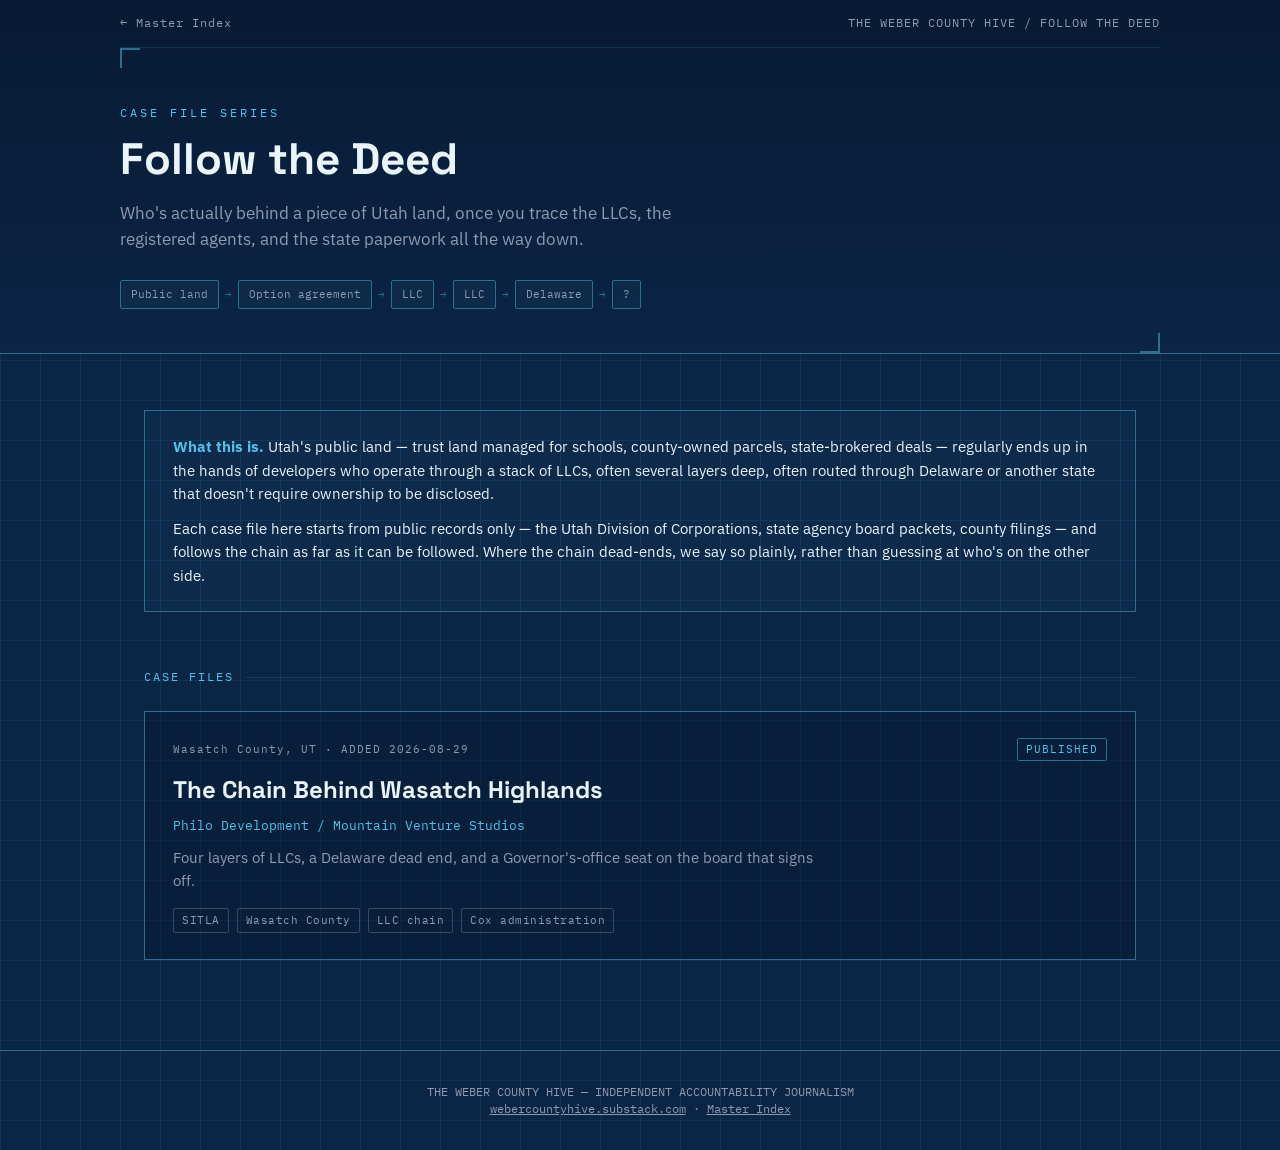
==== index.html @ 026e8897 "Add files via upload" ====
<!DOCTYPE html>
<html lang="en">
<head>
<meta charset="UTF-8">
<meta name="viewport" content="width=device-width, initial-scale=1.0">
<title>Follow the Deed — The Weber County Hive</title>
<meta name="description" content="Tracking the people, LLCs, and paper trails behind Utah land deals.">
<link rel="preconnect" href="https://fonts.googleapis.com">
<link rel="preconnect" href="https://fonts.gstatic.com" crossorigin>
<link href="https://fonts.googleapis.com/css2?family=Space+Grotesk:wght@400;500;600;700&family=IBM+Plex+Mono:wght@400;500;600&family=IBM+Plex+Sans:wght@400;500&display=swap" rel="stylesheet">
<style>
  :root{
    --bg:#0B2545;
    --bg-deep:#071A33;
    --paper:#EAF4FB;
    --cyan:#4FC3E8;
    --cyan-dim:#2E6E8E;
    --dim:#8E9AAF;
    --amber:#F2B134;
    --grid: rgba(79,195,232,0.09);
    --grid-strong: rgba(79,195,232,0.16);
  }
  *{box-sizing:border-box;}
  html,body{margin:0;padding:0;}
  body{
    background:
      linear-gradient(var(--grid) 1px, transparent 1px) 0 0/40px 40px,
      linear-gradient(90deg, var(--grid) 1px, transparent 1px) 0 0/40px 40px,
      var(--bg);
    color:var(--paper);
    font-family:'IBM Plex Sans', Arial, sans-serif;
    line-height:1.55;
    min-height:100vh;
  }
  a{color:var(--cyan);}

  /* ---- corner drafting marks, used a few times on the page ---- */
  .corner-marks{position:relative;}
  .corner-marks::before,
  .corner-marks::after{
    content:"";
    position:absolute;
    width:18px;height:18px;
    border-top:2px solid var(--cyan-dim);
    border-left:2px solid var(--cyan-dim);
    top:0;left:0;
  }
  .corner-marks::after{
    top:auto;left:auto;bottom:0;right:0;
    border-top:none;border-left:none;
    border-bottom:2px solid var(--cyan-dim);
    border-right:2px solid var(--cyan-dim);
  }

  header.masthead{
    border-bottom:1px solid var(--cyan-dim);
    background:linear-gradient(180deg, var(--bg-deep), var(--bg));
  }
  .wrap{max-width:1040px;margin:0 auto;padding:0 24px;}
  .topbar{
    display:flex;align-items:center;justify-content:space-between;
    padding:14px 0;
    font-family:'IBM Plex Mono', monospace;
    font-size:12px;
    letter-spacing:1px;
    color:var(--dim);
    border-bottom:1px solid rgba(79,195,232,0.15);
  }
  .topbar a{color:var(--dim);text-decoration:none;}
  .topbar a:hover{color:var(--cyan);}

  .masthead-inner{padding:56px 0 44px;}
  .eyebrow{
    font-family:'IBM Plex Mono', monospace;
    font-size:12px;
    letter-spacing:3px;
    color:var(--cyan);
    text-transform:uppercase;
    margin-bottom:14px;
  }
  h1{
    font-family:'Space Grotesk', Arial, sans-serif;
    font-weight:700;
    font-size:44px;
    line-height:1.08;
    margin:0 0 16px;
    color:var(--paper);
    max-width:760px;
  }
  .dek{
    font-size:17px;
    color:var(--dim);
    max-width:620px;
    margin:0;
  }

  /* signature motif: a small ownership-chain diagram, repeated as decoration */
  .chain-motif{
    display:flex;align-items:center;gap:6px;
    margin-top:28px;
    font-family:'IBM Plex Mono', monospace;
    font-size:11px;
    color:var(--cyan-dim);
  }
  .chain-node{
    border:1px solid var(--cyan-dim);
    padding:5px 10px;
    border-radius:2px;
    color:var(--dim);
    background:rgba(79,195,232,0.04);
  }
  .chain-link{color:var(--cyan-dim);}

  main{padding:56px 0 90px;}

  .section-label{
    font-family:'IBM Plex Mono', monospace;
    font-size:12px;
    letter-spacing:2px;
    color:var(--cyan);
    text-transform:uppercase;
    margin-bottom:24px;
    display:flex;align-items:center;gap:12px;
  }
  .section-label::after{
    content:"";
    flex:1;height:1px;
    background:var(--grid-strong);
  }

  .about-box{
    border:1px solid var(--cyan-dim);
    background:rgba(79,195,232,0.03);
    padding:24px 28px;
    margin-bottom:56px;
    font-size:15px;
    color:var(--paper);
  }
  .about-box p{margin:0 0 12px;}
  .about-box p:last-child{margin-bottom:0;}
  .about-box strong{color:var(--cyan);}

  .cards{
    display:grid;
    grid-template-columns:1fr;
    gap:20px;
  }
  .card{
    border:1px solid var(--cyan-dim);
    background:rgba(7,26,51,0.5);
    padding:26px 28px;
    text-decoration:none;
    display:block;
    color:var(--paper);
    transition:border-color .15s ease, background .15s ease;
    position:relative;
  }
  .card:hover{
    border-color:var(--cyan);
    background:rgba(79,195,232,0.05);
  }
  .card-top{
    display:flex;
    justify-content:space-between;
    align-items:baseline;
    gap:16px;
    margin-bottom:10px;
    font-family:'IBM Plex Mono', monospace;
    font-size:11px;
    color:var(--dim);
    letter-spacing:1px;
  }
  .card-status{
    color:var(--cyan);
    border:1px solid var(--cyan-dim);
    padding:2px 8px;
    border-radius:2px;
    white-space:nowrap;
  }
  .card h2{
    font-family:'Space Grotesk', Arial, sans-serif;
    font-size:24px;
    margin:0 0 8px;
    color:var(--paper);
  }
  .card .subject{
    font-size:13px;
    color:var(--cyan);
    font-family:'IBM Plex Mono', monospace;
    margin-bottom:10px;
  }
  .card .dek{
    font-size:15px;
    color:var(--dim);
    margin:0 0 16px;
    max-width:640px;
  }
  .card .tags{
    display:flex;flex-wrap:wrap;gap:8px;
  }
  .tag{
    font-family:'IBM Plex Mono', monospace;
    font-size:10.5px;
    letter-spacing:0.5px;
    color:var(--dim);
    border:1px solid rgba(142,154,175,0.35);
    padding:3px 8px;
    border-radius:2px;
  }

  .empty-slot{
    border:1px dashed var(--cyan-dim);
    padding:26px 28px;
    color:var(--dim);
    font-family:'IBM Plex Mono', monospace;
    font-size:13px;
    text-align:center;
  }

  footer{
    border-top:1px solid var(--cyan-dim);
    padding:32px 0;
    font-family:'IBM Plex Mono', monospace;
    font-size:11.5px;
    color:var(--dim);
    text-align:center;
  }
  footer a{color:var(--dim);text-decoration:underline;}
  footer a:hover{color:var(--cyan);}
</style>
</head>
<body>

<header class="masthead">
  <div class="wrap topbar">
    <a href="https://weber-county-hive.github.io/-weber-county-hive-index/">← Master Index</a>
    <span>THE WEBER COUNTY HIVE / FOLLOW THE DEED</span>
  </div>
  <div class="wrap masthead-inner corner-marks">
    <div class="eyebrow">Case file series</div>
    <h1>Follow the Deed</h1>
    <p class="dek">Who's actually behind a piece of Utah land, once you trace the LLCs, the registered agents, and the state paperwork all the way down.</p>
    <div class="chain-motif">
      <span class="chain-node">Public land</span>
      <span class="chain-link">→</span>
      <span class="chain-node">Option agreement</span>
      <span class="chain-link">→</span>
      <span class="chain-node">LLC</span>
      <span class="chain-link">→</span>
      <span class="chain-node">LLC</span>
      <span class="chain-link">→</span>
      <span class="chain-node">Delaware</span>
      <span class="chain-link">→</span>
      <span class="chain-node">?</span>
    </div>
  </div>
</header>

<main>
  <div class="wrap">

    <div class="about-box">
      <p><strong>What this is.</strong> Utah's public land — trust land managed for schools, county-owned parcels, state-brokered deals — regularly ends up in the hands of developers who operate through a stack of LLCs, often several layers deep, often routed through Delaware or another state that doesn't require ownership to be disclosed.</p>
      <p>Each case file here starts from public records only — the Utah Division of Corporations, state agency board packets, county filings — and follows the chain as far as it can be followed. Where the chain dead-ends, we say so plainly, rather than guessing at who's on the other side.</p>
    </div>

    <div class="section-label">Case files</div>

    <div class="cards" id="cards"></div>
    <div class="empty-slot" id="empty-slot" style="display:none;">Next case file in progress.</div>

  </div>
</main>

<footer>
  <div class="wrap">
    THE WEBER COUNTY HIVE — INDEPENDENT ACCOUNTABILITY JOURNALISM<br>
    <a href="https://webercountyhive.substack.com">webercountyhive.substack.com</a> ·
    <a href="https://weber-county-hive.github.io/-weber-county-hive-index/">Master Index</a>
  </div>
</footer>

<script src="weber-hive-followthedeed-data.js?v=1"></script>
<script>
  const container = document.getElementById('cards');
  FOLLOW_THE_DEED_CASES.forEach(c => {
    const a = document.createElement('a');
    a.className = 'card';
    a.href = c.file;
    a.innerHTML = `
      <div class="card-top">
        <span>${c.location} · ADDED ${c.dateAdded}</span>
        <span class="card-status">${c.status.toUpperCase()}</span>
      </div>
      <h2>${c.title}</h2>
      <div class="subject">${c.subject}</div>
      <p class="dek">${c.dek}</p>
      <div class="tags">${c.tags.map(t => `<span class="tag">${t}</span>`).join('')}</div>
    `;
    container.appendChild(a);
  });
</script>

</body>
</html>
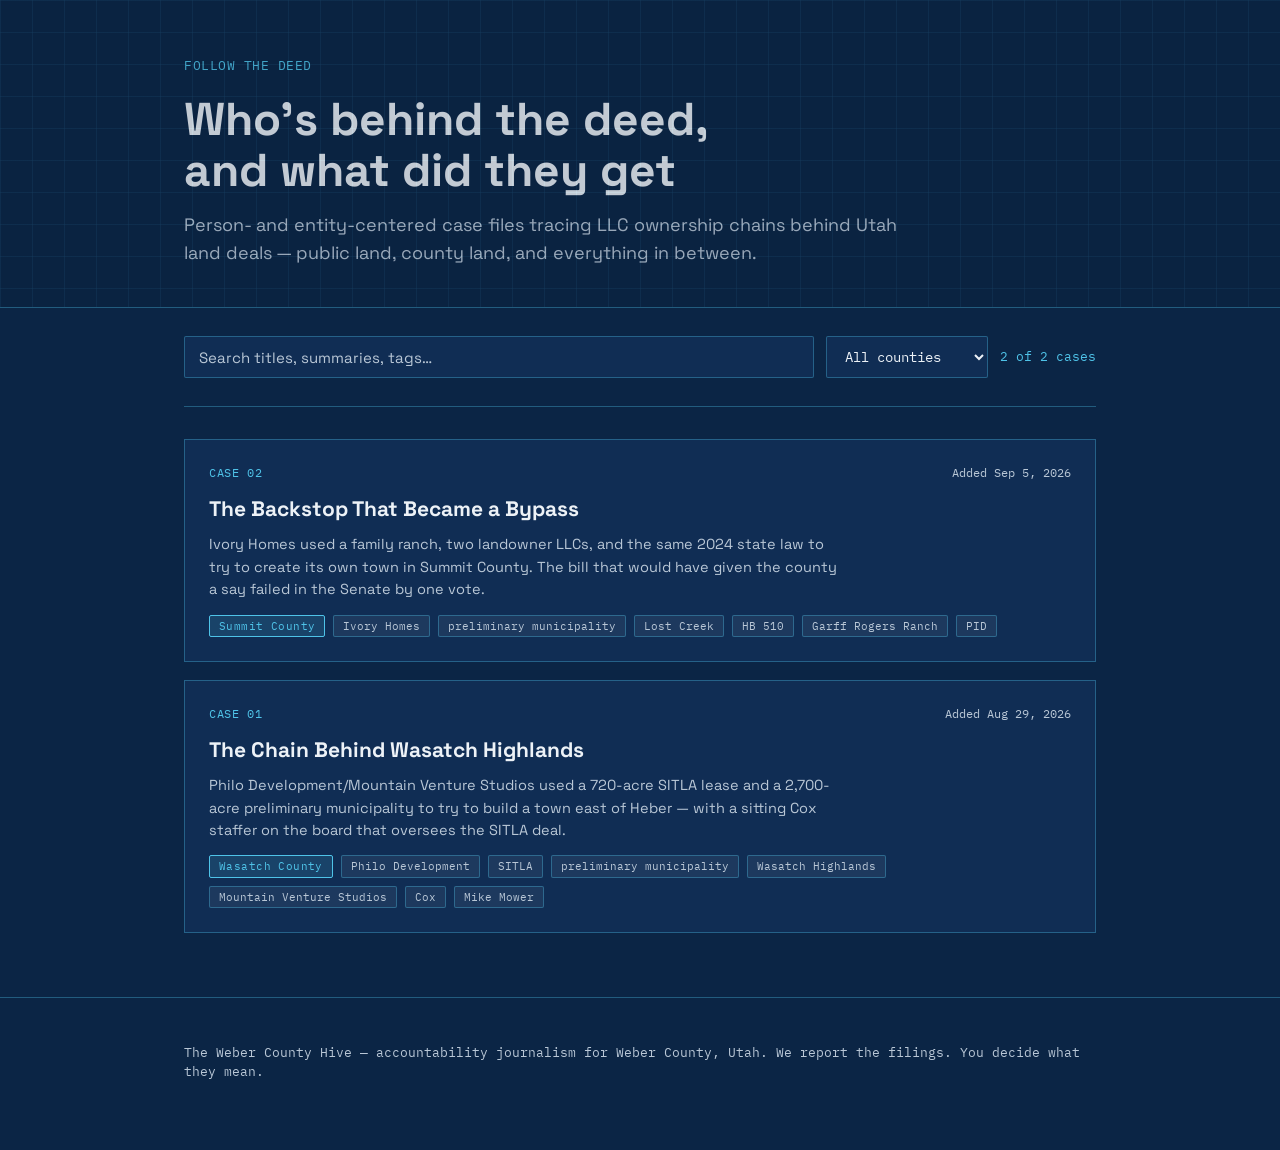
==== commit b8721211: "Add files via upload" ====
--- a/index.html
+++ b/index.html
@@ -4,301 +4,215 @@
 <meta charset="UTF-8">
 <meta name="viewport" content="width=device-width, initial-scale=1.0">
 <title>Follow the Deed — The Weber County Hive</title>
-<meta name="description" content="Tracking the people, LLCs, and paper trails behind Utah land deals.">
+<meta name="description" content="Person- and entity-centered case files tracing LLC ownership chains behind Utah land deals.">
 <link rel="preconnect" href="https://fonts.googleapis.com">
 <link rel="preconnect" href="https://fonts.gstatic.com" crossorigin>
-<link href="https://fonts.googleapis.com/css2?family=Space+Grotesk:wght@400;500;600;700&family=IBM+Plex+Mono:wght@400;500;600&family=IBM+Plex+Sans:wght@400;500&display=swap" rel="stylesheet">
+<link href="https://fonts.googleapis.com/css2?family=IBM+Plex+Mono:wght@400;500;600&family=Space+Grotesk:wght@400;500;600;700&display=swap" rel="stylesheet">
 <style>
   :root{
-    --bg:#0B2545;
-    --bg-deep:#071A33;
-    --paper:#EAF4FB;
+    --navy:#0B2545;
+    --navy-deep:#081b34;
+    --panel:#102d54;
     --cyan:#4FC3E8;
-    --cyan-dim:#2E6E8E;
-    --dim:#8E9AAF;
-    --amber:#F2B134;
-    --grid: rgba(79,195,232,0.09);
-    --grid-strong: rgba(79,195,232,0.16);
+    --cyan-dim: rgba(79,195,232,0.35);
+    --paper:#EDF2F7;
+    --paper-dim:#B9C7D6;
+    --mono:'IBM Plex Mono', ui-monospace, monospace;
+    --sans:'Space Grotesk', sans-serif;
   }
   *{box-sizing:border-box;}
-  html,body{margin:0;padding:0;}
   body{
-    background:
-      linear-gradient(var(--grid) 1px, transparent 1px) 0 0/40px 40px,
-      linear-gradient(90deg, var(--grid) 1px, transparent 1px) 0 0/40px 40px,
-      var(--bg);
+    margin:0;
+    background:var(--navy);
     color:var(--paper);
-    font-family:'IBM Plex Sans', Arial, sans-serif;
+    font-family:var(--sans);
     line-height:1.55;
-    min-height:100vh;
-  }
+  }
+  .wrap{max-width:960px;margin:0 auto;padding:0 24px;}
   a{color:var(--cyan);}
 
-  /* ---- corner drafting marks, used a few times on the page ---- */
-  .corner-marks{position:relative;}
-  .corner-marks::before,
-  .corner-marks::after{
-    content:"";
-    position:absolute;
-    width:18px;height:18px;
-    border-top:2px solid var(--cyan-dim);
-    border-left:2px solid var(--cyan-dim);
-    top:0;left:0;
-  }
-  .corner-marks::after{
-    top:auto;left:auto;bottom:0;right:0;
-    border-top:none;border-left:none;
-    border-bottom:2px solid var(--cyan-dim);
-    border-right:2px solid var(--cyan-dim);
+  .blueprint-bg{
+    background-image:
+      linear-gradient(var(--cyan-dim) 1px, transparent 1px),
+      linear-gradient(90deg, var(--cyan-dim) 1px, transparent 1px);
+    background-size:32px 32px;
+    background-color:var(--navy-deep);
+    opacity:0.18;
+    position:absolute; inset:0;
+    pointer-events:none;
   }
 
   header.masthead{
+    position:relative;
+    padding:56px 0 40px;
     border-bottom:1px solid var(--cyan-dim);
-    background:linear-gradient(180deg, var(--bg-deep), var(--bg));
-  }
-  .wrap{max-width:1040px;margin:0 auto;padding:0 24px;}
-  .topbar{
-    display:flex;align-items:center;justify-content:space-between;
-    padding:14px 0;
-    font-family:'IBM Plex Mono', monospace;
-    font-size:12px;
-    letter-spacing:1px;
-    color:var(--dim);
-    border-bottom:1px solid rgba(79,195,232,0.15);
-  }
-  .topbar a{color:var(--dim);text-decoration:none;}
-  .topbar a:hover{color:var(--cyan);}
-
-  .masthead-inner{padding:56px 0 44px;}
-  .eyebrow{
-    font-family:'IBM Plex Mono', monospace;
-    font-size:12px;
-    letter-spacing:3px;
-    color:var(--cyan);
-    text-transform:uppercase;
-    margin-bottom:14px;
-  }
-  h1{
-    font-family:'Space Grotesk', Arial, sans-serif;
-    font-weight:700;
-    font-size:44px;
-    line-height:1.08;
-    margin:0 0 16px;
-    color:var(--paper);
-    max-width:760px;
-  }
-  .dek{
-    font-size:17px;
-    color:var(--dim);
-    max-width:620px;
-    margin:0;
-  }
-
-  /* signature motif: a small ownership-chain diagram, repeated as decoration */
-  .chain-motif{
-    display:flex;align-items:center;gap:6px;
-    margin-top:28px;
-    font-family:'IBM Plex Mono', monospace;
-    font-size:11px;
-    color:var(--cyan-dim);
-  }
-  .chain-node{
-    border:1px solid var(--cyan-dim);
-    padding:5px 10px;
-    border-radius:2px;
-    color:var(--dim);
-    background:rgba(79,195,232,0.04);
-  }
-  .chain-link{color:var(--cyan-dim);}
-
-  main{padding:56px 0 90px;}
-
-  .section-label{
-    font-family:'IBM Plex Mono', monospace;
-    font-size:12px;
-    letter-spacing:2px;
-    color:var(--cyan);
-    text-transform:uppercase;
-    margin-bottom:24px;
-    display:flex;align-items:center;gap:12px;
-  }
-  .section-label::after{
-    content:"";
-    flex:1;height:1px;
-    background:var(--grid-strong);
-  }
-
-  .about-box{
-    border:1px solid var(--cyan-dim);
-    background:rgba(79,195,232,0.03);
-    padding:24px 28px;
-    margin-bottom:56px;
-    font-size:15px;
-    color:var(--paper);
-  }
-  .about-box p{margin:0 0 12px;}
-  .about-box p:last-child{margin-bottom:0;}
-  .about-box strong{color:var(--cyan);}
-
-  .cards{
-    display:grid;
+    overflow:hidden;
+  }
+  .repo-tag{
+    font-family:var(--mono); font-size:13px; letter-spacing:0.04em;
+    color:var(--cyan); margin-bottom:18px;
+  }
+  h1.title{
+    font-size:clamp(30px,5vw,46px);
+    font-weight:700; line-height:1.1; margin:0 0 16px; max-width:18ch;
+  }
+  p.dek{
+    font-size:18px; color:var(--paper-dim); max-width:60ch; margin:0;
+  }
+
+  .controls{
+    display:flex; gap:12px; flex-wrap:wrap;
+    padding:28px 0; border-bottom:1px solid var(--cyan-dim);
+  }
+  #searchBox{
+    flex:1 1 260px;
+    background:var(--panel); border:1px solid var(--cyan-dim); color:var(--paper);
+    font-family:var(--sans); font-size:15px; padding:10px 14px; border-radius:2px;
+  }
+  #searchBox::placeholder{color:var(--paper-dim);}
+  #searchBox:focus{outline:2px solid var(--cyan); outline-offset:1px;}
+  #countyFilter{
+    background:var(--panel); border:1px solid var(--cyan-dim); color:var(--paper);
+    font-family:var(--mono); font-size:13.5px; padding:10px 14px; border-radius:2px; cursor:pointer;
+  }
+  #resultCount{
+    font-family:var(--mono); font-size:12.5px; color:var(--cyan);
+    align-self:center; margin-left:auto;
+  }
+
+  .case-grid{
+    display:grid; gap:18px;
+    padding:32px 0 64px;
     grid-template-columns:1fr;
-    gap:20px;
-  }
-  .card{
-    border:1px solid var(--cyan-dim);
-    background:rgba(7,26,51,0.5);
-    padding:26px 28px;
-    text-decoration:none;
-    display:block;
-    color:var(--paper);
-    transition:border-color .15s ease, background .15s ease;
-    position:relative;
-  }
-  .card:hover{
-    border-color:var(--cyan);
-    background:rgba(79,195,232,0.05);
-  }
-  .card-top{
-    display:flex;
-    justify-content:space-between;
-    align-items:baseline;
-    gap:16px;
-    margin-bottom:10px;
-    font-family:'IBM Plex Mono', monospace;
-    font-size:11px;
-    color:var(--dim);
-    letter-spacing:1px;
-  }
-  .card-status{
-    color:var(--cyan);
-    border:1px solid var(--cyan-dim);
-    padding:2px 8px;
-    border-radius:2px;
-    white-space:nowrap;
-  }
-  .card h2{
-    font-family:'Space Grotesk', Arial, sans-serif;
-    font-size:24px;
-    margin:0 0 8px;
-    color:var(--paper);
-  }
-  .card .subject{
-    font-size:13px;
-    color:var(--cyan);
-    font-family:'IBM Plex Mono', monospace;
-    margin-bottom:10px;
-  }
-  .card .dek{
-    font-size:15px;
-    color:var(--dim);
-    margin:0 0 16px;
-    max-width:640px;
-  }
-  .card .tags{
-    display:flex;flex-wrap:wrap;gap:8px;
-  }
-  .tag{
-    font-family:'IBM Plex Mono', monospace;
-    font-size:10.5px;
-    letter-spacing:0.5px;
-    color:var(--dim);
-    border:1px solid rgba(142,154,175,0.35);
-    padding:3px 8px;
-    border-radius:2px;
-  }
-
-  .empty-slot{
-    border:1px dashed var(--cyan-dim);
-    padding:26px 28px;
-    color:var(--dim);
-    font-family:'IBM Plex Mono', monospace;
-    font-size:13px;
-    text-align:center;
+  }
+  .case-card{
+    display:block; text-decoration:none;
+    border:1px solid var(--cyan-dim); background:var(--panel);
+    padding:24px; transition:border-color .15s;
+  }
+  .case-card:hover{border-color:var(--cyan);}
+  .case-top{
+    display:flex; justify-content:space-between; align-items:baseline;
+    flex-wrap:wrap; gap:8px; margin-bottom:10px;
+  }
+  .case-num{font-family:var(--mono); font-size:12px; color:var(--cyan); letter-spacing:0.05em;}
+  .case-date{font-family:var(--mono); font-size:11.5px; color:var(--paper-dim);}
+  .case-title{font-size:21px; font-weight:700; color:var(--paper); margin:0 0 8px;}
+  .case-summary{font-size:14.5px; color:var(--paper-dim); margin:0 0 14px; max-width:70ch;}
+  .case-meta{display:flex; gap:8px; flex-wrap:wrap; align-items:center;}
+  .county-pill{
+    font-family:var(--mono); font-size:10.5px; letter-spacing:0.04em;
+    color:var(--cyan); background:rgba(79,195,232,0.14); border:1px solid var(--cyan);
+    padding:2px 9px; border-radius:2px;
+  }
+  .tag-pill{
+    font-family:var(--mono); font-size:10.5px;
+    color:var(--paper-dim); background:rgba(185,199,214,0.08); border:1px solid var(--cyan-dim);
+    padding:2px 9px; border-radius:2px;
+  }
+  .no-results{
+    font-family:var(--mono); font-size:14px; color:var(--paper-dim);
+    padding:40px 0; text-align:center;
   }
 
   footer{
+    padding:32px 0 56px; font-family:var(--mono); font-size:12.5px; color:var(--paper-dim);
     border-top:1px solid var(--cyan-dim);
-    padding:32px 0;
-    font-family:'IBM Plex Mono', monospace;
-    font-size:11.5px;
-    color:var(--dim);
-    text-align:center;
-  }
-  footer a{color:var(--dim);text-decoration:underline;}
-  footer a:hover{color:var(--cyan);}
+  }
 </style>
 </head>
 <body>
 
 <header class="masthead">
-  <div class="wrap topbar">
-    <a href="https://weber-county-hive.github.io/-weber-county-hive-index/">← Master Index</a>
-    <span>THE WEBER COUNTY HIVE / FOLLOW THE DEED</span>
-  </div>
-  <div class="wrap masthead-inner corner-marks">
-    <div class="eyebrow">Case file series</div>
-    <h1>Follow the Deed</h1>
-    <p class="dek">Who's actually behind a piece of Utah land, once you trace the LLCs, the registered agents, and the state paperwork all the way down.</p>
-    <div class="chain-motif">
-      <span class="chain-node">Public land</span>
-      <span class="chain-link">→</span>
-      <span class="chain-node">Option agreement</span>
-      <span class="chain-link">→</span>
-      <span class="chain-node">LLC</span>
-      <span class="chain-link">→</span>
-      <span class="chain-node">LLC</span>
-      <span class="chain-link">→</span>
-      <span class="chain-node">Delaware</span>
-      <span class="chain-link">→</span>
-      <span class="chain-node">?</span>
-    </div>
+  <div class="blueprint-bg"></div>
+  <div class="wrap">
+    <div class="repo-tag">FOLLOW THE DEED</div>
+    <h1 class="title">Who's behind the deed, and what did they get</h1>
+    <p class="dek">Person- and entity-centered case files tracing LLC ownership chains behind Utah land deals — public land, county land, and everything in between.</p>
   </div>
 </header>
 
-<main>
-  <div class="wrap">
-
-    <div class="about-box">
-      <p><strong>What this is.</strong> Utah's public land — trust land managed for schools, county-owned parcels, state-brokered deals — regularly ends up in the hands of developers who operate through a stack of LLCs, often several layers deep, often routed through Delaware or another state that doesn't require ownership to be disclosed.</p>
-      <p>Each case file here starts from public records only — the Utah Division of Corporations, state agency board packets, county filings — and follows the chain as far as it can be followed. Where the chain dead-ends, we say so plainly, rather than guessing at who's on the other side.</p>
-    </div>
-
-    <div class="section-label">Case files</div>
-
-    <div class="cards" id="cards"></div>
-    <div class="empty-slot" id="empty-slot" style="display:none;">Next case file in progress.</div>
-
+<div class="wrap">
+  <div class="controls">
+    <input type="text" id="searchBox" placeholder="Search titles, summaries, tags…">
+    <select id="countyFilter">
+      <option value="all">All counties</option>
+    </select>
+    <span id="resultCount"></span>
   </div>
-</main>
+
+  <div class="case-grid" id="caseGrid"></div>
+</div>
 
 <footer>
   <div class="wrap">
-    THE WEBER COUNTY HIVE — INDEPENDENT ACCOUNTABILITY JOURNALISM<br>
-    <a href="https://webercountyhive.substack.com">webercountyhive.substack.com</a> ·
-    <a href="https://weber-county-hive.github.io/-weber-county-hive-index/">Master Index</a>
+    <p>The Weber County Hive — accountability journalism for Weber County, Utah. We report the filings. You decide what they mean.</p>
   </div>
 </footer>
 
-<script src="weber-hive-followthedeed-data.js?v=1"></script>
+<script src="followthedeed-data.js"></script>
 <script>
-  const container = document.getElementById('cards');
-  FOLLOW_THE_DEED_CASES.forEach(c => {
-    const a = document.createElement('a');
-    a.className = 'card';
-    a.href = c.file;
-    a.innerHTML = `
-      <div class="card-top">
-        <span>${c.location} · ADDED ${c.dateAdded}</span>
-        <span class="card-status">${c.status.toUpperCase()}</span>
-      </div>
-      <h2>${c.title}</h2>
-      <div class="subject">${c.subject}</div>
-      <p class="dek">${c.dek}</p>
-      <div class="tags">${c.tags.map(t => `<span class="tag">${t}</span>`).join('')}</div>
-    `;
-    container.appendChild(a);
-  });
+  (function(){
+    var grid = document.getElementById('caseGrid');
+    var search = document.getElementById('searchBox');
+    var countySel = document.getElementById('countyFilter');
+    var count = document.getElementById('resultCount');
+
+    // Populate county dropdown from data
+    var counties = Array.from(new Set(FOLLOWTHEDEED_CASES.map(function(c){ return c.county; }))).sort();
+    counties.forEach(function(c){
+      var opt = document.createElement('option');
+      opt.value = c; opt.textContent = c + ' County';
+      countySel.appendChild(opt);
+    });
+
+    function fmtDate(iso){
+      var d = new Date(iso + 'T00:00:00');
+      return d.toLocaleDateString('en-US', { year:'numeric', month:'short', day:'numeric' });
+    }
+
+    function render(){
+      var q = search.value.trim().toLowerCase();
+      var countyVal = countySel.value;
+      var sorted = FOLLOWTHEDEED_CASES.slice().sort(function(a,b){ return b.dateAdded.localeCompare(a.dateAdded); });
+      var matches = sorted.filter(function(c){
+        var countyOk = (countyVal === 'all') || (c.county === countyVal);
+        if(!countyOk) return false;
+        if(!q) return true;
+        var haystack = (c.title + ' ' + c.summary + ' ' + c.tags.join(' ') + ' ' + c.county).toLowerCase();
+        return haystack.indexOf(q) !== -1;
+      });
+
+      count.textContent = matches.length + ' of ' + FOLLOWTHEDEED_CASES.length + ' cases';
+      grid.innerHTML = '';
+      if(matches.length === 0){
+        grid.innerHTML = '<div class="no-results">No cases match that search.</div>';
+        return;
+      }
+      matches.forEach(function(c){
+        var a = document.createElement('a');
+        a.className = 'case-card';
+        a.href = c.file;
+        var tagsHtml = c.tags.map(function(t){ return '<span class="tag-pill">' + t + '</span>'; }).join('');
+        a.innerHTML =
+          '<div class="case-top">' +
+            '<span class="case-num">CASE ' + c.caseNumber + '</span>' +
+            '<span class="case-date">Added ' + fmtDate(c.dateAdded) + '</span>' +
+          '</div>' +
+          '<div class="case-title">' + c.title + '</div>' +
+          '<p class="case-summary">' + c.summary + '</p>' +
+          '<div class="case-meta">' +
+            '<span class="county-pill">' + c.county + ' County</span>' +
+            tagsHtml +
+          '</div>';
+        grid.appendChild(a);
+      });
+    }
+
+    search.addEventListener('input', render);
+    countySel.addEventListener('change', render);
+    render();
+  })();
 </script>
 
 </body>
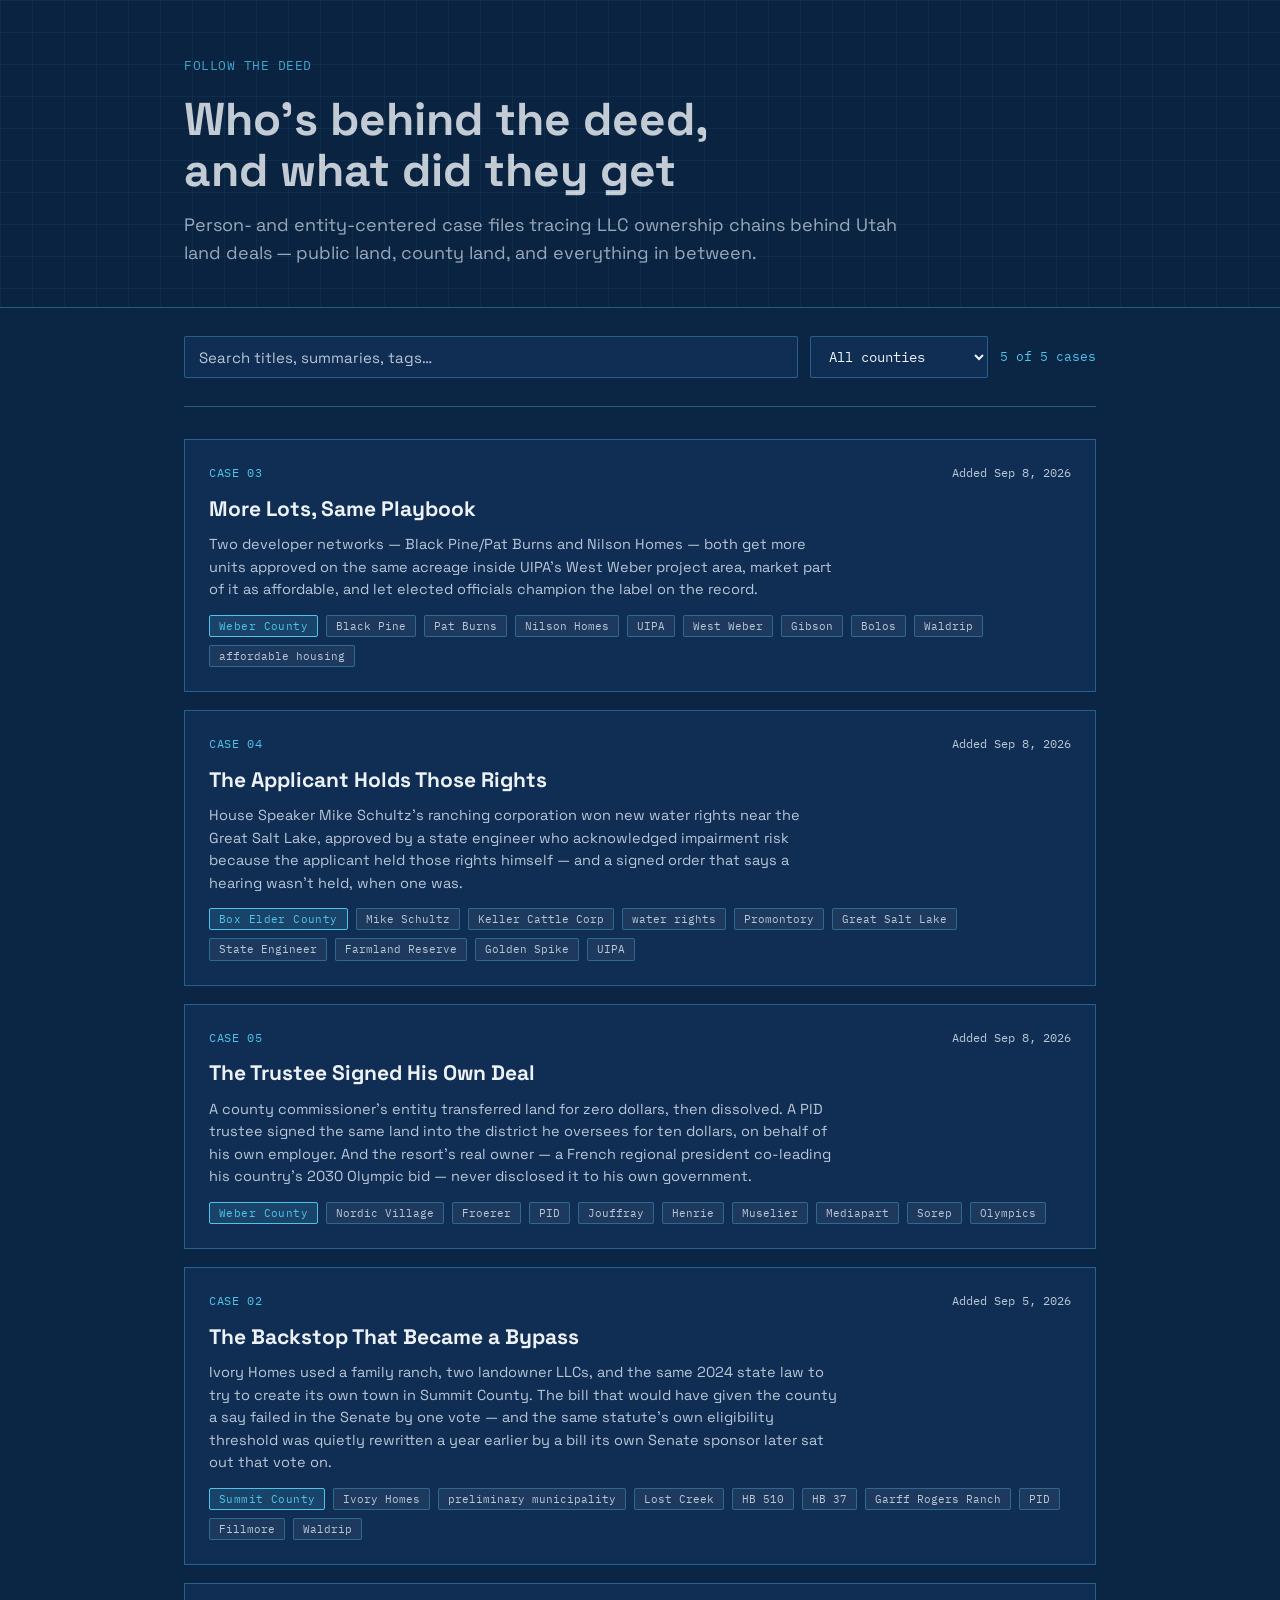
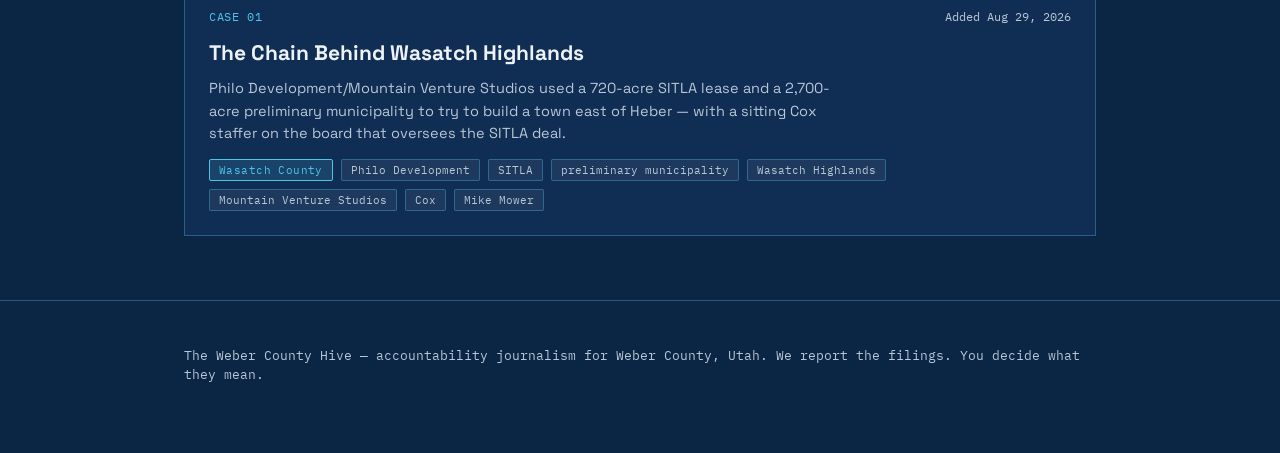
==== commit 21cc2f34: "Add files via upload" ====
--- a/index.html
+++ b/index.html
@@ -215,5 +215,6 @@
   })();
 </script>
 
+<script data-goatcounter="https://weberhive.goatcounter.com/count" async src="//gc.zgo.at/count.js"></script>
 </body>
 </html>
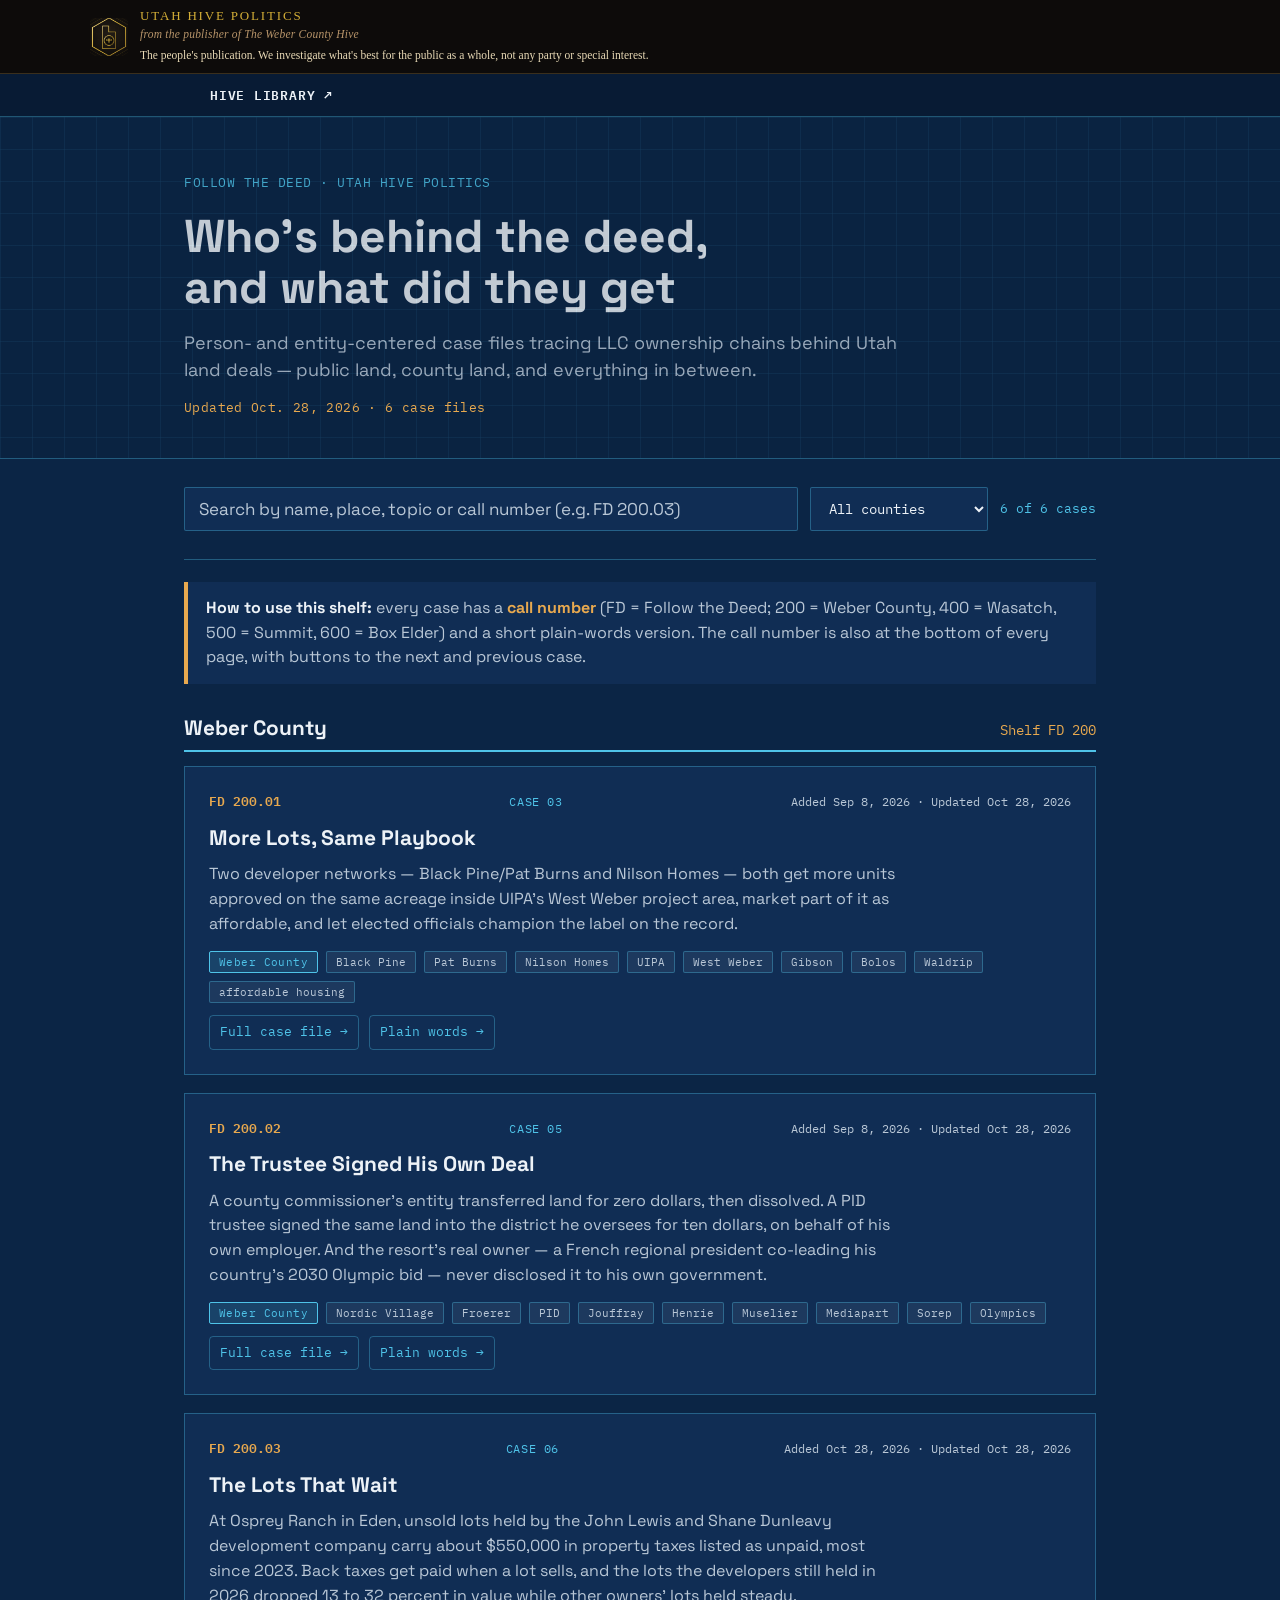
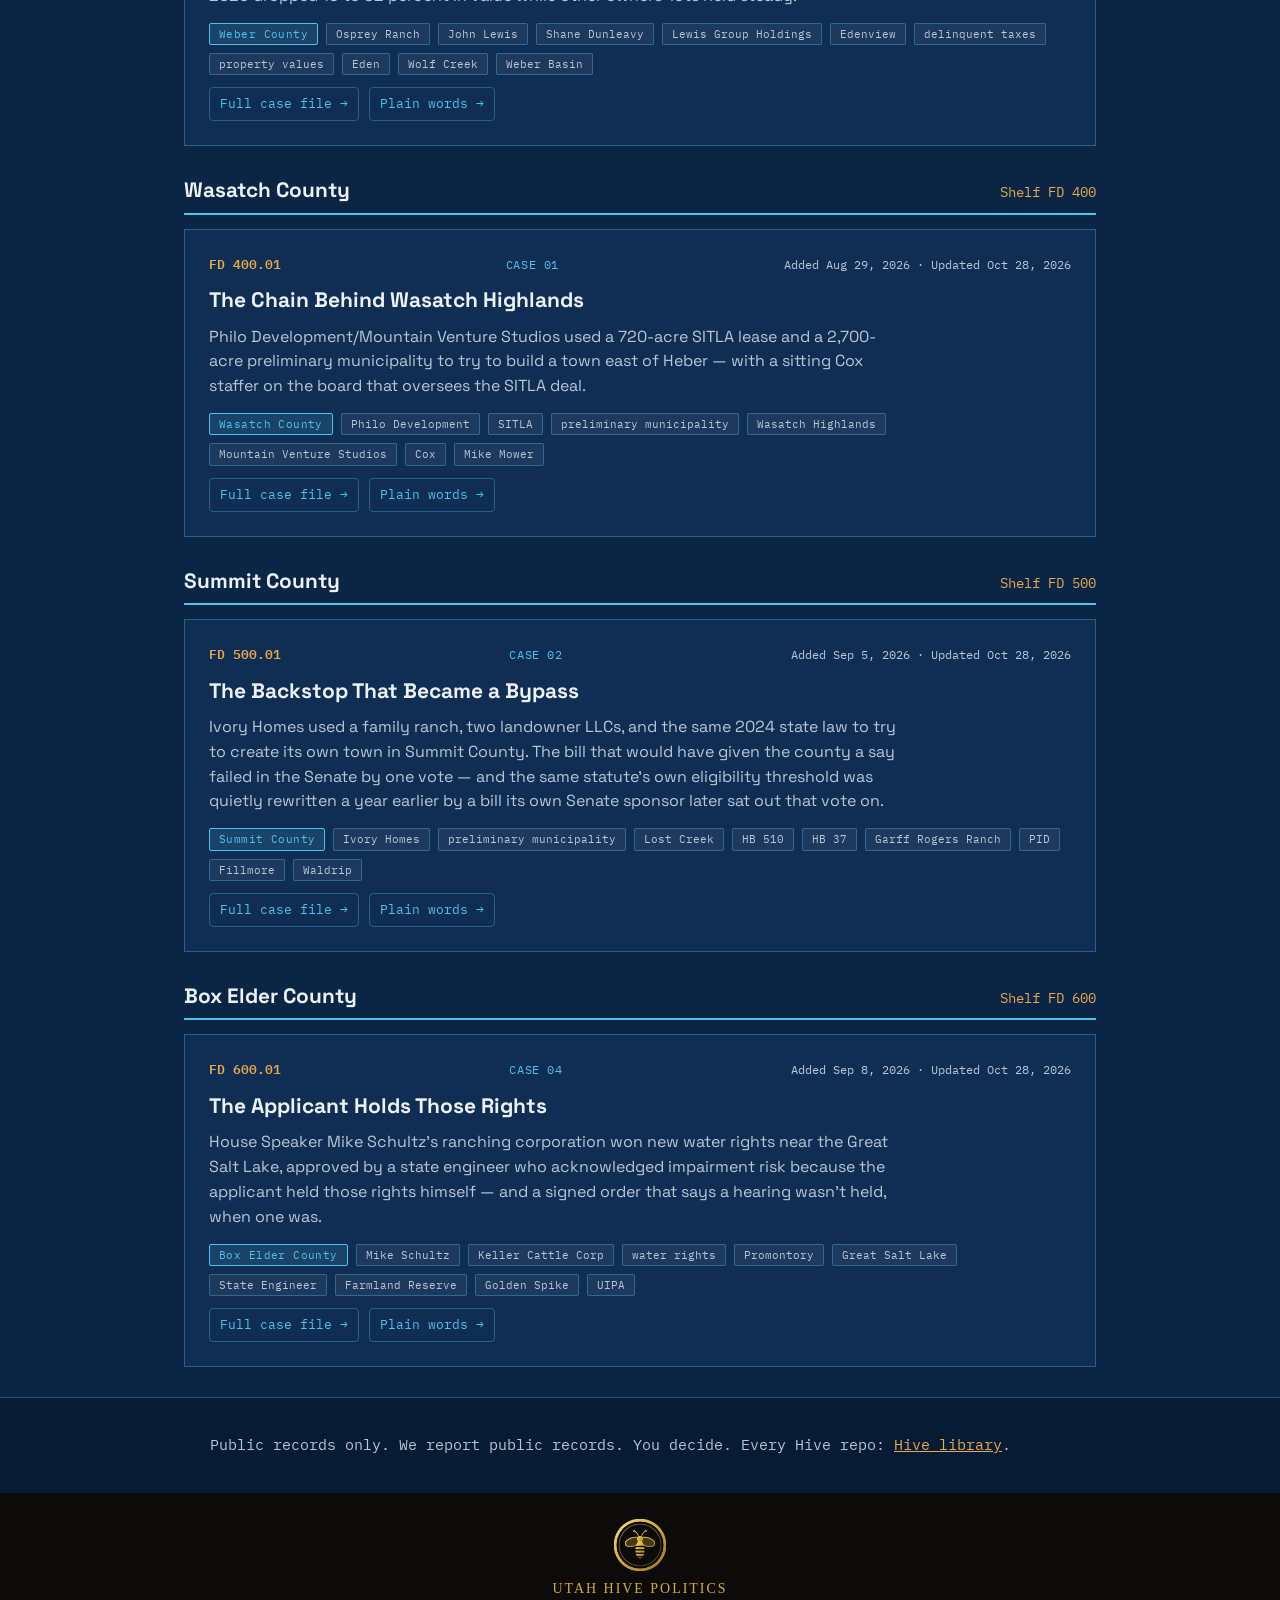
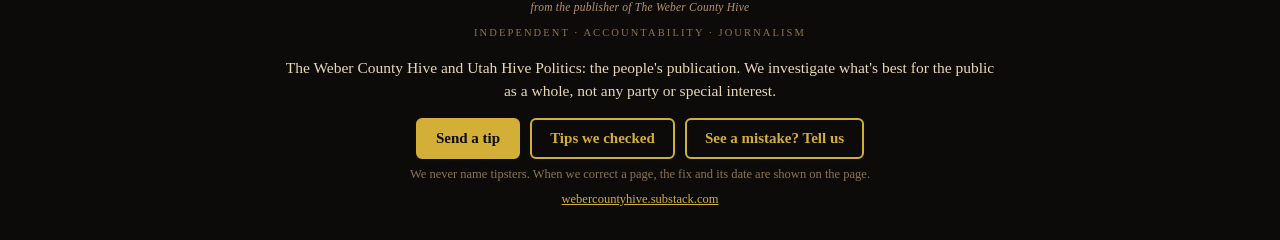
==== commit e486bd11: "Add files via upload" ====
--- a/index.html
+++ b/index.html
@@ -120,95 +120,88 @@
     border-top:1px solid var(--cyan-dim);
   }
 </style>
+<link rel="stylesheet" href="fd-parts.css?v=5">
+<style>
+.shelf{margin:28px 0}.shelf-h{display:flex;justify-content:space-between;align-items:baseline;border-bottom:2px solid var(--cyan);padding-bottom:6px;margin-bottom:14px}
+.shelf-h h2{margin:0;font-size:1.3rem}.shelf-h span{font-family:var(--mono);color:#E8A94F;font-size:.85rem}
+.case-cn{font-family:var(--mono);font-size:13px;color:#E8A94F;font-weight:600}
+.case-links{margin-top:12px;display:flex;gap:10px;flex-wrap:wrap}.case-links a{font-family:var(--mono);font-size:13px;border:1px solid var(--cyan-dim);padding:6px 10px;text-decoration:none;border-radius:4px}
+.case-card{cursor:default}.case-title a{color:var(--paper);text-decoration:none}.case-title a:hover{color:var(--cyan)}
+.case-summary{font-size:16px}
+#searchBox{font-size:17px}
+.how{background:var(--panel);border-left:4px solid #E8A94F;padding:14px 18px;margin:22px 0 0;font-size:16px;color:var(--paper-dim)}
+</style>
 </head>
 <body>
+<div class="hb-bar"><a href="https://webercountyhive.substack.com/" target="_blank" rel="noopener"><img src="uhp-badge.png" alt="Utah Hive Politics logo"><span><span class="hb-name">Utah Hive Politics</span><span class="hb-sub">from the publisher of The Weber County Hive</span><span class="hb-line-top">The people's publication. We investigate what's best for the public as a whole, not any party or special interest.</span></span></a></div>
+<div class="up-top"><div class="in"><span><a href="https://weber-county-hive.github.io/-weber-county-hive-index/">Hive library ↗</a></span></div></div>
 
 <header class="masthead">
   <div class="blueprint-bg"></div>
   <div class="wrap">
-    <div class="repo-tag">FOLLOW THE DEED</div>
+    <div class="repo-tag">FOLLOW THE DEED · UTAH HIVE POLITICS</div>
     <h1 class="title">Who's behind the deed, and what did they get</h1>
     <p class="dek">Person- and entity-centered case files tracing LLC ownership chains behind Utah land deals — public land, county land, and everything in between.</p>
+    <div class="pub-date">Updated Oct. 28, 2026 · 6 case files</div>
   </div>
 </header>
 
 <div class="wrap">
   <div class="controls">
-    <input type="text" id="searchBox" placeholder="Search titles, summaries, tags…">
+    <input type="search" id="searchBox" placeholder="Search by name, place, topic or call number (e.g. FD 200.03)" aria-label="Search the case files">
     <select id="countyFilter">
       <option value="all">All counties</option>
     </select>
     <span id="resultCount"></span>
   </div>
 
-  <div class="case-grid" id="caseGrid"></div>
+  <div class="how"><b style="color:#EDF2F7">How to use this shelf:</b> every case has a <b style="color:#E8A94F">call number</b> (FD = Follow the Deed; 200 = Weber County, 400 = Wasatch, 500 = Summit, 600 = Box Elder) and a short plain-words version. The call number is also at the bottom of every page, with buttons to the next and previous case.</div>
+  <div id="caseGrid"></div>
 </div>
 
-<footer>
-  <div class="wrap">
-    <p>The Weber County Hive — accountability journalism for Weber County, Utah. We report the filings. You decide what they mean.</p>
-  </div>
-</footer>
-
-<script src="followthedeed-data.js"></script>
+<footer class="up-foot"><div class="in"><div class="up-sub">Public records only. We report public records. You decide. Every Hive repo: <a href="https://weber-county-hive.github.io/-weber-county-hive-index/">Hive library</a>.</div></div></footer>
+<div class="hb-foot"><img src="hive-bee.png" alt=""><span class="hb-name">Utah Hive Politics</span><span class="hb-sub">from the publisher of The Weber County Hive</span><span class="hb-tag">Independent · Accountability · Journalism</span><p class="hb-line">The Weber County Hive and Utah Hive Politics: the people's publication. We investigate what's best for the public as a whole, not any party or special interest.</p><p class="hb-tips"><a class="hb-btn" href="https://weber-county-hive.github.io/-weber-county-hive-index/tips.html#send">Send a tip</a><a class="hb-btn hb-btn2" href="https://weber-county-hive.github.io/-weber-county-hive-index/tips.html">Tips we checked</a><a class="hb-btn hb-btn2" href="https://weber-county-hive.github.io/-weber-county-hive-index/tips.html#send">See a mistake? Tell us</a></p><p class="hb-small">We never name tipsters. When we correct a page, the fix and its date are shown on the page.</p><p class="hb-small"><a href="https://webercountyhive.substack.com/" style="color:#d4af37">webercountyhive.substack.com</a></p></div>
+
+
+<script src="followthedeed-data.js?v=5"></script>
 <script>
   (function(){
+    var SHELVES = { "100":"Statewide", "200":"Weber County", "300":"Davis County", "400":"Wasatch County", "500":"Summit County", "600":"Box Elder County" };
     var grid = document.getElementById('caseGrid');
     var search = document.getElementById('searchBox');
     var countySel = document.getElementById('countyFilter');
     var count = document.getElementById('resultCount');
-
-    // Populate county dropdown from data
+    var esc = function(t){ return String(t).replace(/[&<>"]/g,function(c){return {"&":"&amp;","<":"&lt;",">":"&gt;",'"':"&quot;"}[c];}); };
     var counties = Array.from(new Set(FOLLOWTHEDEED_CASES.map(function(c){ return c.county; }))).sort();
-    counties.forEach(function(c){
-      var opt = document.createElement('option');
-      opt.value = c; opt.textContent = c + ' County';
-      countySel.appendChild(opt);
-    });
-
-    function fmtDate(iso){
-      var d = new Date(iso + 'T00:00:00');
-      return d.toLocaleDateString('en-US', { year:'numeric', month:'short', day:'numeric' });
+    counties.forEach(function(c){ var o=document.createElement('option'); o.value=c; o.textContent=c+' County'; countySel.appendChild(o); });
+    function fmtDate(iso){ return new Date(iso+'T00:00:00').toLocaleDateString('en-US',{year:'numeric',month:'short',day:'numeric'}); }
+    var q0 = new URLSearchParams(location.search).get('q'); if(q0){ search.value = q0; }
+    function render(){
+      var q = search.value.trim().toLowerCase().replace(/\s+/g,' ');
+      var cv = countySel.value;
+      var list = FOLLOWTHEDEED_CASES.slice().sort(function(a,b){ return a.callNumber.localeCompare(b.callNumber,undefined,{numeric:true}); });
+      var m = list.filter(function(c){
+        if(cv!=='all' && c.county!==cv) return false;
+        if(!q) return true;
+        var hay=(c.callNumber+' '+c.callNumber.replace(' ','')+' case '+c.caseNumber+' '+c.title+' '+c.summary+' '+c.tags.join(' ')+' '+c.county).toLowerCase();
+        return q.split(' ').every(function(w){ return hay.indexOf(w)!==-1; });
+      });
+      count.textContent = m.length + ' of ' + FOLLOWTHEDEED_CASES.length + ' cases';
+      if(!m.length){ grid.innerHTML='<div class="no-results">No cases match that search.</div>'; return; }
+      var out='';
+      Object.keys(SHELVES).forEach(function(sh){
+        var items=m.filter(function(c){return c.shelf===sh;}); if(!items.length) return;
+        out+='<div class="shelf"><div class="shelf-h"><h2>'+SHELVES[sh]+'</h2><span>Shelf FD '+sh+'</span></div><div class="case-grid" style="padding:0">';
+        items.forEach(function(c){
+          out+='<div class="case-card"><div class="case-top"><span class="case-cn">'+c.callNumber+'</span><span class="case-num">CASE '+c.caseNumber+'</span><span class="case-date">Added '+fmtDate(c.dateAdded)+(c.dateUpdated?' · Updated '+fmtDate(c.dateUpdated):'')+'</span></div>'+
+            '<div class="case-title"><a href="'+c.file+'">'+esc(c.title)+'</a></div><p class="case-summary">'+esc(c.summary)+'</p>'+
+            '<div class="case-meta"><span class="county-pill">'+c.county+' County</span>'+c.tags.map(function(t){return '<span class="tag-pill">'+esc(t)+'</span>';}).join('')+'</div>'+
+            '<div class="case-links"><a href="'+c.file+'">Full case file →</a>'+(c.plain?'<a href="'+c.plain+'">Plain words →</a>':'')+'</div></div>';
+        });
+        out+='</div></div>';
+      });
+      grid.innerHTML=out;
     }
-
-    function render(){
-      var q = search.value.trim().toLowerCase();
-      var countyVal = countySel.value;
-      var sorted = FOLLOWTHEDEED_CASES.slice().sort(function(a,b){ return b.dateAdded.localeCompare(a.dateAdded); });
-      var matches = sorted.filter(function(c){
-        var countyOk = (countyVal === 'all') || (c.county === countyVal);
-        if(!countyOk) return false;
-        if(!q) return true;
-        var haystack = (c.title + ' ' + c.summary + ' ' + c.tags.join(' ') + ' ' + c.county).toLowerCase();
-        return haystack.indexOf(q) !== -1;
-      });
-
-      count.textContent = matches.length + ' of ' + FOLLOWTHEDEED_CASES.length + ' cases';
-      grid.innerHTML = '';
-      if(matches.length === 0){
-        grid.innerHTML = '<div class="no-results">No cases match that search.</div>';
-        return;
-      }
-      matches.forEach(function(c){
-        var a = document.createElement('a');
-        a.className = 'case-card';
-        a.href = c.file;
-        var tagsHtml = c.tags.map(function(t){ return '<span class="tag-pill">' + t + '</span>'; }).join('');
-        a.innerHTML =
-          '<div class="case-top">' +
-            '<span class="case-num">CASE ' + c.caseNumber + '</span>' +
-            '<span class="case-date">Added ' + fmtDate(c.dateAdded) + '</span>' +
-          '</div>' +
-          '<div class="case-title">' + c.title + '</div>' +
-          '<p class="case-summary">' + c.summary + '</p>' +
-          '<div class="case-meta">' +
-            '<span class="county-pill">' + c.county + ' County</span>' +
-            tagsHtml +
-          '</div>';
-        grid.appendChild(a);
-      });
-    }
-
     search.addEventListener('input', render);
     countySel.addEventListener('change', render);
     render();
--- a/fd-parts.css
+++ b/fd-parts.css
@@ -0,0 +1,79 @@
+/* Follow the Deed — shared parts: Utah Hive Politics branding, top links, short version,
+   Where/Who box, questions to ask, connecting stories, sources, call-number footer.
+   Colors: navy #0B2545, deep #081b34, panel #102d54, cyan #4FC3E8, amber #E8A94F. */
+.hb-bar{background:#0d0b0a;border-bottom:1px solid #3a2f1c;padding:8px 16px}
+.hb-bar a{display:flex;align-items:center;gap:12px;max-width:1100px;margin:0 auto;text-decoration:none}
+.hb-bar img{width:38px;height:38px;border-radius:4px;display:block;flex:none}
+.hb-name{font-family:'Cinzel','Trajan Pro',Georgia,serif;color:#d4af37;font-size:13px;letter-spacing:.14em;text-transform:uppercase;line-height:1.2;display:block}
+.hb-sub{font-family:Georgia,serif;font-style:italic;color:#b8956a;font-size:11.5px;letter-spacing:.02em;display:block;margin-top:2px}
+.hb-line-top{display:block;font-family:Georgia,serif;color:#e8d9b5;font-size:11.5px;margin-top:4px}
+.hb-foot{background:#0d0b0a;color:#b8956a;text-align:center;padding:26px 20px 30px;font-family:Georgia,serif}
+.hb-foot img{width:52px;height:52px;display:block;margin:0 auto 10px}
+.hb-foot .hb-name{font-size:14px}
+.hb-foot .hb-tag{font-size:10.5px;letter-spacing:.2em;text-transform:uppercase;color:#8a7650;margin-top:8px;display:block}
+.hb-line{max-width:720px;margin:14px auto 0;color:#e8d9b5;font-size:15.5px;line-height:1.5}
+.hb-tips{margin:16px 0 4px;display:flex;gap:10px;justify-content:center;flex-wrap:wrap}
+.hb-btn{display:inline-block;border:2px solid #d4af37;background:#d4af37;color:#0d0b0a;font:700 15px Georgia,serif;padding:10px 18px;border-radius:6px;text-decoration:none}
+.hb-btn2{background:transparent;color:#d4af37}
+.hb-small{font-size:12.5px;color:#8a7650;margin:6px 0 0}
+
+.up-top{background:#081b34;color:#B9C7D6;font:600 13px 'IBM Plex Mono',monospace;letter-spacing:.06em;text-transform:uppercase;border-bottom:1px solid rgba(79,195,232,.35)}
+.up-top .in{max-width:900px;margin:0 auto;padding:10px 20px;display:flex;justify-content:space-between;flex-wrap:wrap;gap:8px}
+.up-top a{color:#EDF2F7;text-decoration:none}
+
+.fd-cn{display:inline-block;margin-left:8px;color:#E8A94F}
+.pub-date{font-family:'IBM Plex Mono',monospace;font-size:12.5px;color:#E8A94F;margin-top:14px;position:relative;letter-spacing:.03em}
+
+.up-short{max-width:880px;margin:26px auto 6px;padding:18px 22px;background:#102d54;border-left:6px solid #E8A94F;border-radius:4px}
+.up-short h2{margin:0 0 8px;font-size:1.4rem;color:#EDF2F7;border:0;padding:0}
+.up-short ul{margin:0 0 10px 22px;padding:0}
+.up-short li{font-size:17.5px;margin:7px 0;color:#EDF2F7;line-height:1.5}
+.up-short-more{margin:10px 0 0;font-size:17.5px}
+.up-short-more a{font-weight:700;color:#E8A94F}
+
+.up-ww{max-width:880px;margin:22px auto 6px;padding:0 24px}
+.up-where{border:3px solid #4FC3E8;border-radius:10px;overflow:hidden;background:#081b34}
+.up-where-h{background:#123a66;color:#fff;padding:12px 18px}
+.up-lbl{font:600 12.5px 'IBM Plex Mono',monospace;letter-spacing:.14em;color:#E8A94F}
+.up-where-h .pl{font-size:20px;font-weight:700;margin-top:2px;color:#EDF2F7}
+.up-who{margin:14px 16px 16px;border:2px solid #E8A94F;border-radius:8px;background:#0B2545}
+.up-who-h{background:rgba(232,169,79,.12);color:#E8A94F;padding:6px 12px;font:600 12.5px 'IBM Plex Mono',monospace;letter-spacing:.14em;border-bottom:2px solid #E8A94F}
+.up-who ul{list-style:none;margin:0;padding:6px 12px}
+.up-who li{padding:7px 0;border-bottom:1px solid rgba(185,199,214,.18);font-size:16.5px;margin:0;color:#B9C7D6}
+.up-who li:last-child{border-bottom:none}
+.up-who li b{color:#EDF2F7}
+
+.up-ask h2,.up-connect h2,.up-sources h2,.fd-updates h2{font-size:1.35rem;color:#EDF2F7;margin:0 0 14px}
+.up-ask ul{margin:0 0 10px 22px;padding:0}
+.up-ask li{font-size:17px;margin:12px 0;color:#B9C7D6;line-height:1.55}
+.up-ask li b{color:#E8A94F}
+.up-connect ul{list-style:none;margin:0;padding:0}
+.up-connect li{border:1px solid rgba(79,195,232,.35);border-left:5px solid #E8A94F;background:#102d54;padding:10px 14px;margin:0 0 10px;font-size:16.5px}
+.up-connect li a{font-weight:700;color:#4FC3E8}
+.up-connect li span{display:block;color:#B9C7D6;font-size:15px;margin-top:2px}
+.fd-updates li{color:#B9C7D6;font-size:16px;margin:10px 0}
+.fd-updates li b{color:#E8A94F;font-family:'IBM Plex Mono',monospace}
+
+.up-foot{background:#081b34;color:#B9C7D6;margin-top:30px;padding:28px 0 36px;font-size:16px;border-top:1px solid rgba(79,195,232,.35)}
+.up-foot .in{max-width:900px;margin:0 auto;padding:0 20px}
+.up-foot a{color:#E8A94F}
+#up-shelf{border:2px dashed #2E6E8E;border-radius:10px;padding:16px 18px;margin-bottom:20px;color:#EDF2F7}
+.up-cn-big{font:600 17px 'IBM Plex Mono',monospace;margin-bottom:12px}
+.up-cn-big b{color:#E8A94F}
+.up-nav{display:flex;justify-content:space-between;gap:10px;flex-wrap:wrap;margin-bottom:12px}
+.up-nav-btn{flex:1;min-width:220px;background:#0B2545;border:1px solid #2E6E8E;border-radius:8px;padding:12px 14px;color:#fff;text-decoration:none;font-size:16px}
+.up-nav-btn:last-child{text-align:right}
+.up-nav-btn b{color:#E8A94F;font-family:'IBM Plex Mono',monospace}
+.up-nav-btn.up-off{opacity:.5}
+.up-list summary{cursor:pointer;font:600 15px 'IBM Plex Mono',monospace;color:#E8A94F;margin-bottom:6px}
+.up-list ol{list-style:none;margin:8px 0 0;padding:0}
+.up-list li{margin:0;padding:5px 0;border-bottom:1px solid #1d3d63}
+.up-list li a{color:#EDF2F7;text-decoration:none}
+.up-list li.up-shelf-head{color:#E8A94F;font:600 13px 'IBM Plex Mono',monospace;letter-spacing:.1em;padding-top:12px;border-bottom:none}
+.up-list li.up-here a{color:#fff;font-weight:700}
+.up-cn{font-family:'IBM Plex Mono',monospace;color:#E8A94F;margin-right:6px}
+.up-search{font-size:15px;margin-top:12px}
+.up-sub{font-size:14.5px;margin-top:8px;color:#B9C7D6}
+.up-tools{max-width:880px!important}
+@media (max-width:600px){.up-short li,.up-who li,.up-ask li{font-size:16.5px}}
+@media print{.hb-bar,.up-top,.up-foot{display:none}}
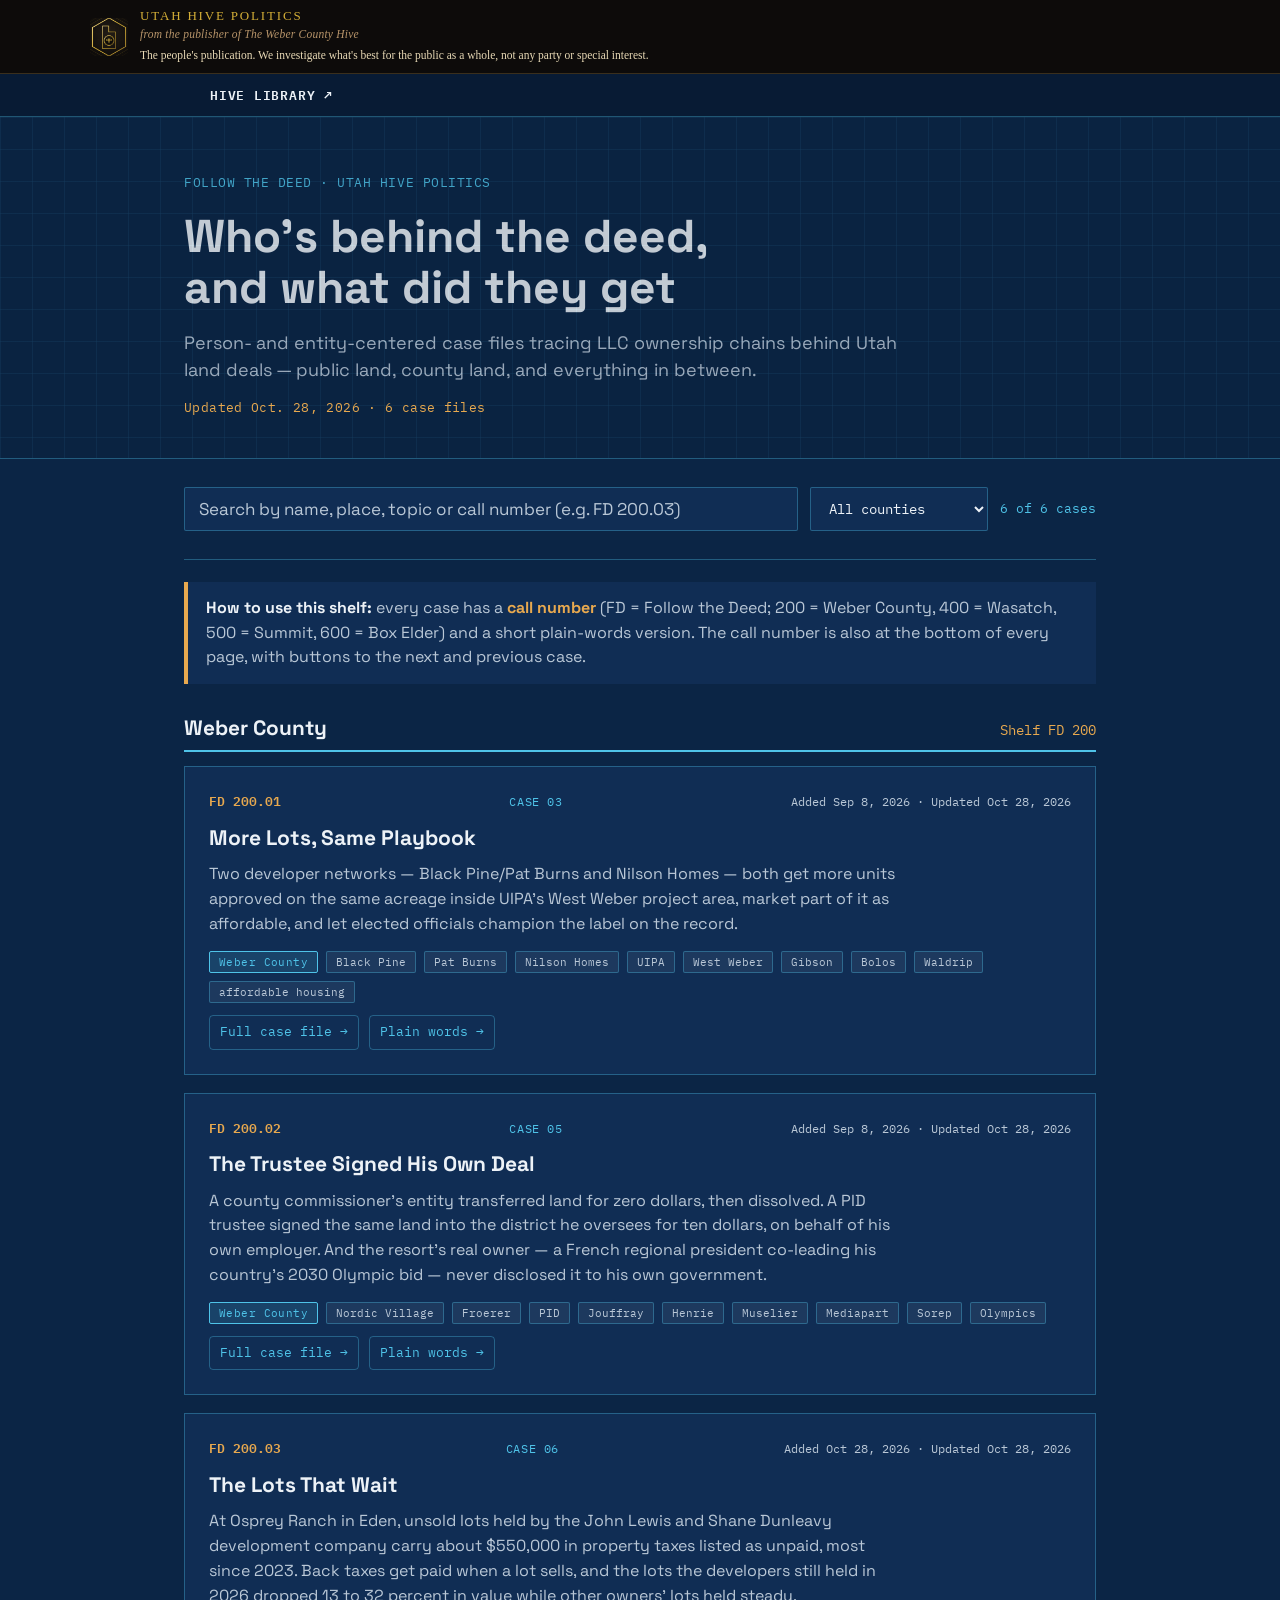
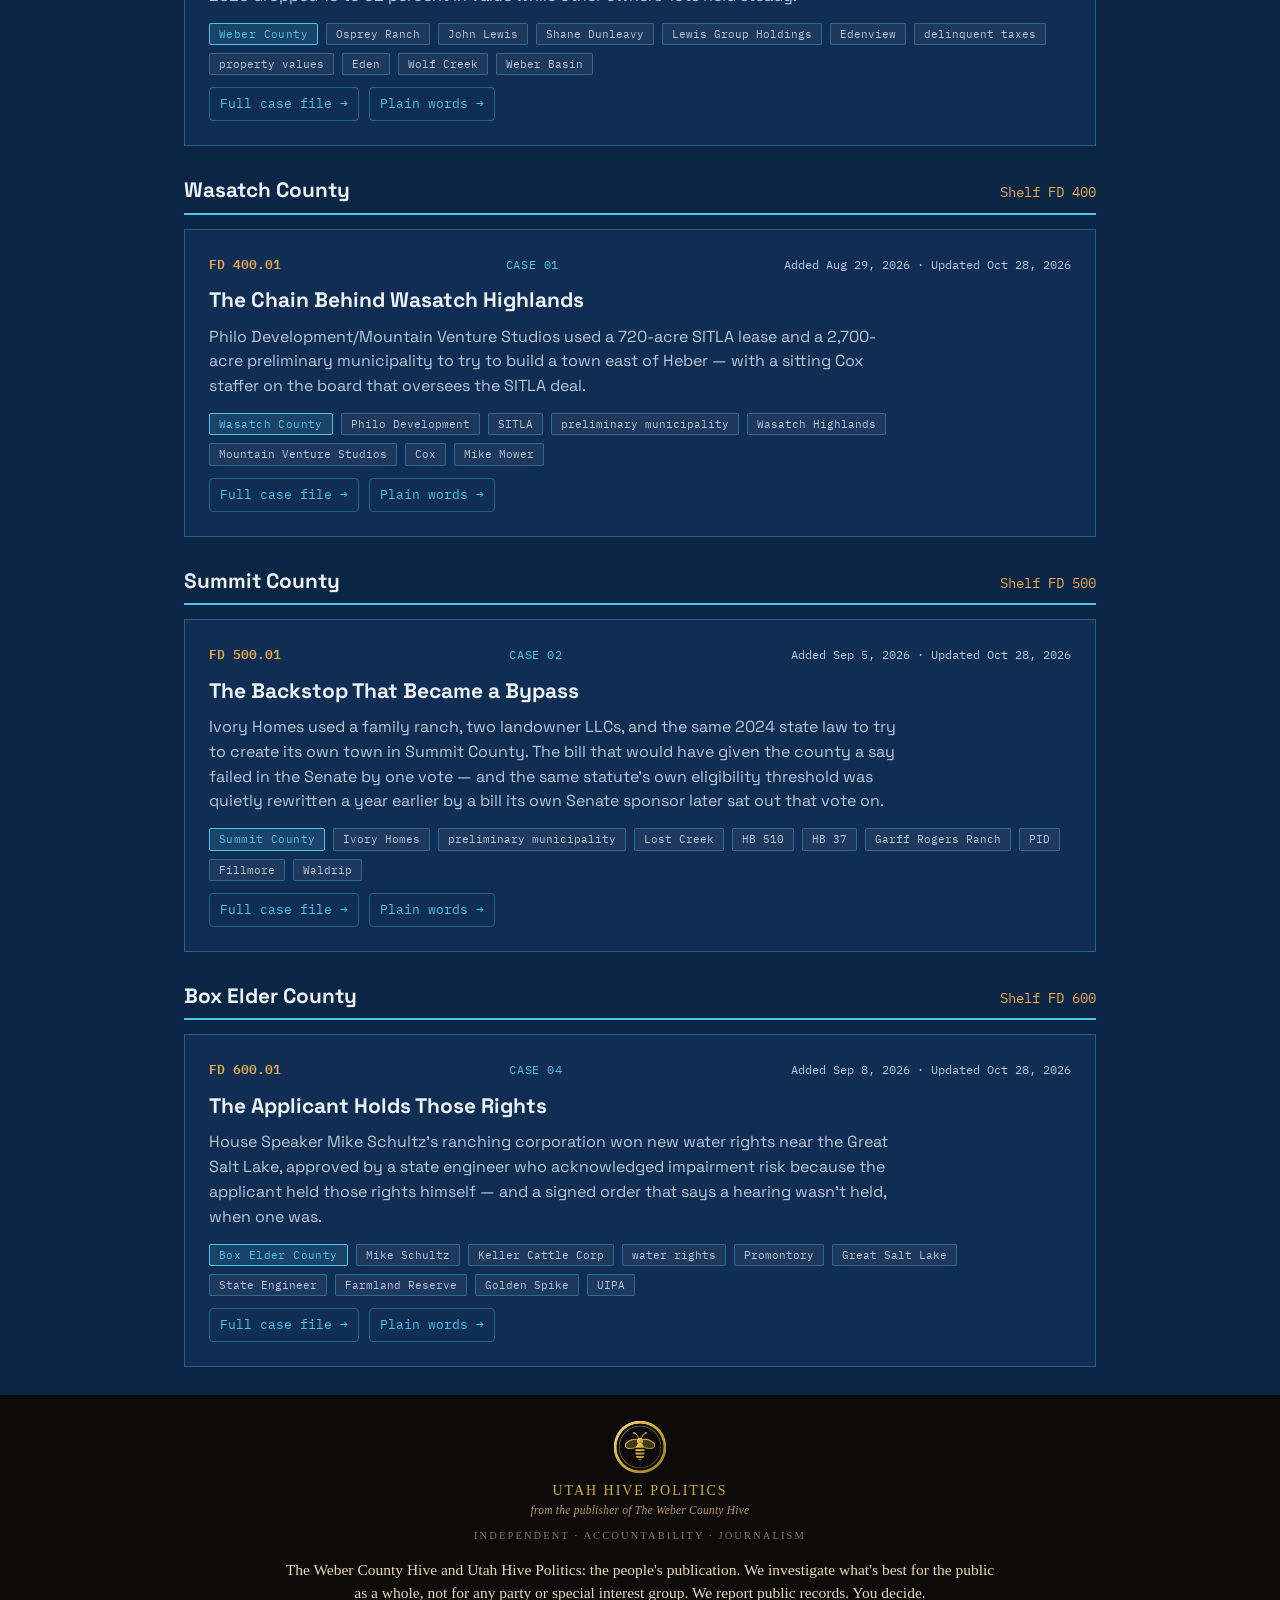
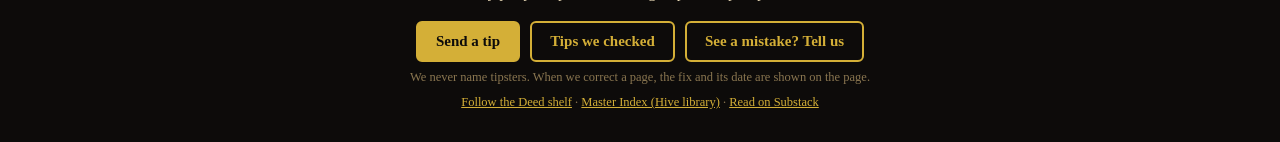
==== commit 38b6460e: "Footer matches the Hive standard (Nov. 2)" ====
--- a/index.html
+++ b/index.html
@@ -159,8 +159,7 @@
   <div id="caseGrid"></div>
 </div>
 
-<footer class="up-foot"><div class="in"><div class="up-sub">Public records only. We report public records. You decide. Every Hive repo: <a href="https://weber-county-hive.github.io/-weber-county-hive-index/">Hive library</a>.</div></div></footer>
-<div class="hb-foot"><img src="hive-bee.png" alt=""><span class="hb-name">Utah Hive Politics</span><span class="hb-sub">from the publisher of The Weber County Hive</span><span class="hb-tag">Independent · Accountability · Journalism</span><p class="hb-line">The Weber County Hive and Utah Hive Politics: the people's publication. We investigate what's best for the public as a whole, not any party or special interest.</p><p class="hb-tips"><a class="hb-btn" href="https://weber-county-hive.github.io/-weber-county-hive-index/tips.html#send">Send a tip</a><a class="hb-btn hb-btn2" href="https://weber-county-hive.github.io/-weber-county-hive-index/tips.html">Tips we checked</a><a class="hb-btn hb-btn2" href="https://weber-county-hive.github.io/-weber-county-hive-index/tips.html#send">See a mistake? Tell us</a></p><p class="hb-small">We never name tipsters. When we correct a page, the fix and its date are shown on the page.</p><p class="hb-small"><a href="https://webercountyhive.substack.com/" style="color:#d4af37">webercountyhive.substack.com</a></p></div>
+<div class="hb-foot"><img src="hive-bee.png" alt=""><span class="hb-name">Utah Hive Politics</span><span class="hb-sub">from the publisher of The Weber County Hive</span><span class="hb-tag">Independent · Accountability · Journalism</span><p class="hb-line">The Weber County Hive and Utah Hive Politics: the people's publication. We investigate what's best for the public as a whole, not for any party or special interest group. We report public records. You decide.</p><p class="hb-tips"><a class="hb-btn" href="https://weber-county-hive.github.io/-weber-county-hive-index/tips.html#send">Send a tip</a><a class="hb-btn hb-btn2" href="https://weber-county-hive.github.io/-weber-county-hive-index/tips.html">Tips we checked</a><a class="hb-btn hb-btn2" href="https://weber-county-hive.github.io/-weber-county-hive-index/tips.html#send">See a mistake? Tell us</a></p><p class="hb-small">We never name tipsters. When we correct a page, the fix and its date are shown on the page.</p><p class="hb-small"><a href="index.html" style="color:#d4af37">Follow the Deed shelf</a> · <a href="https://weber-county-hive.github.io/-weber-county-hive-index/" style="color:#d4af37">Master Index (Hive library)</a> · <a href="https://webercountyhive.substack.com/" style="color:#d4af37">Read on Substack</a></p></div>
 
 
 <script src="followthedeed-data.js?v=5"></script>
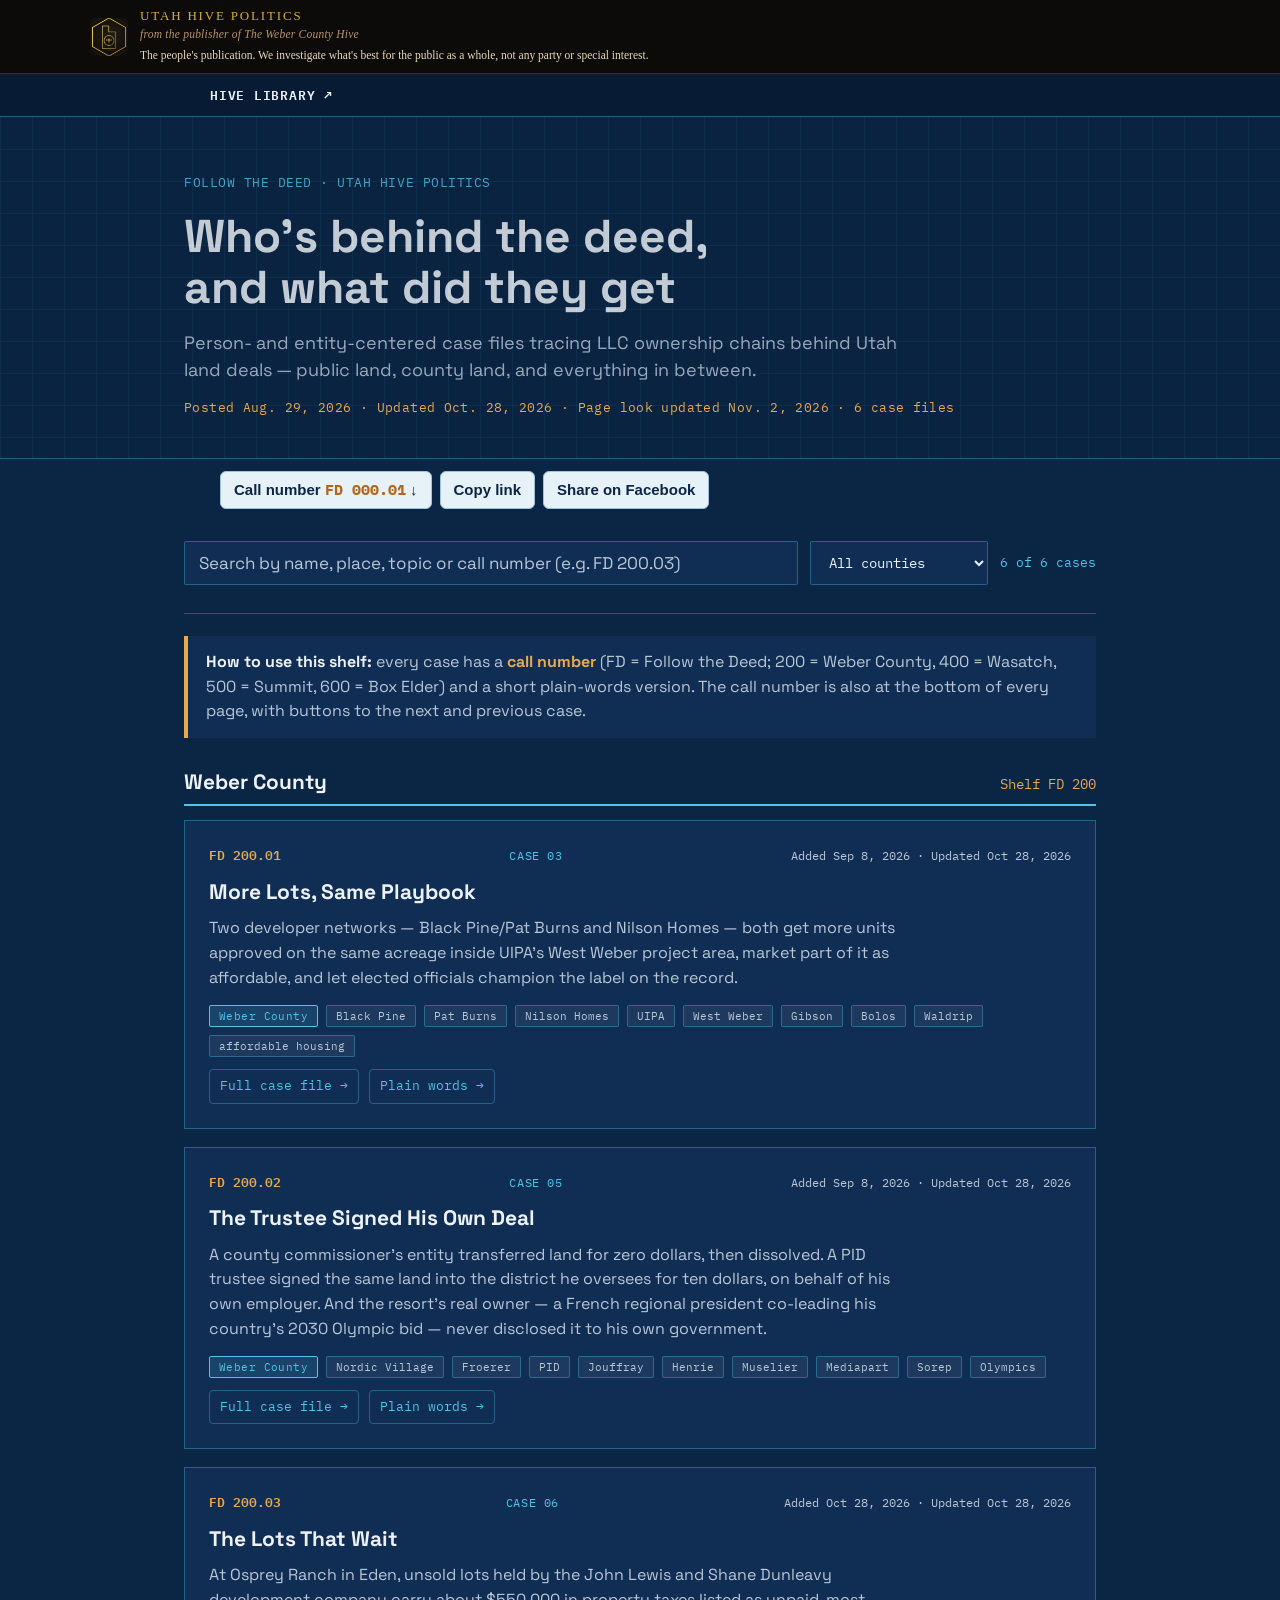
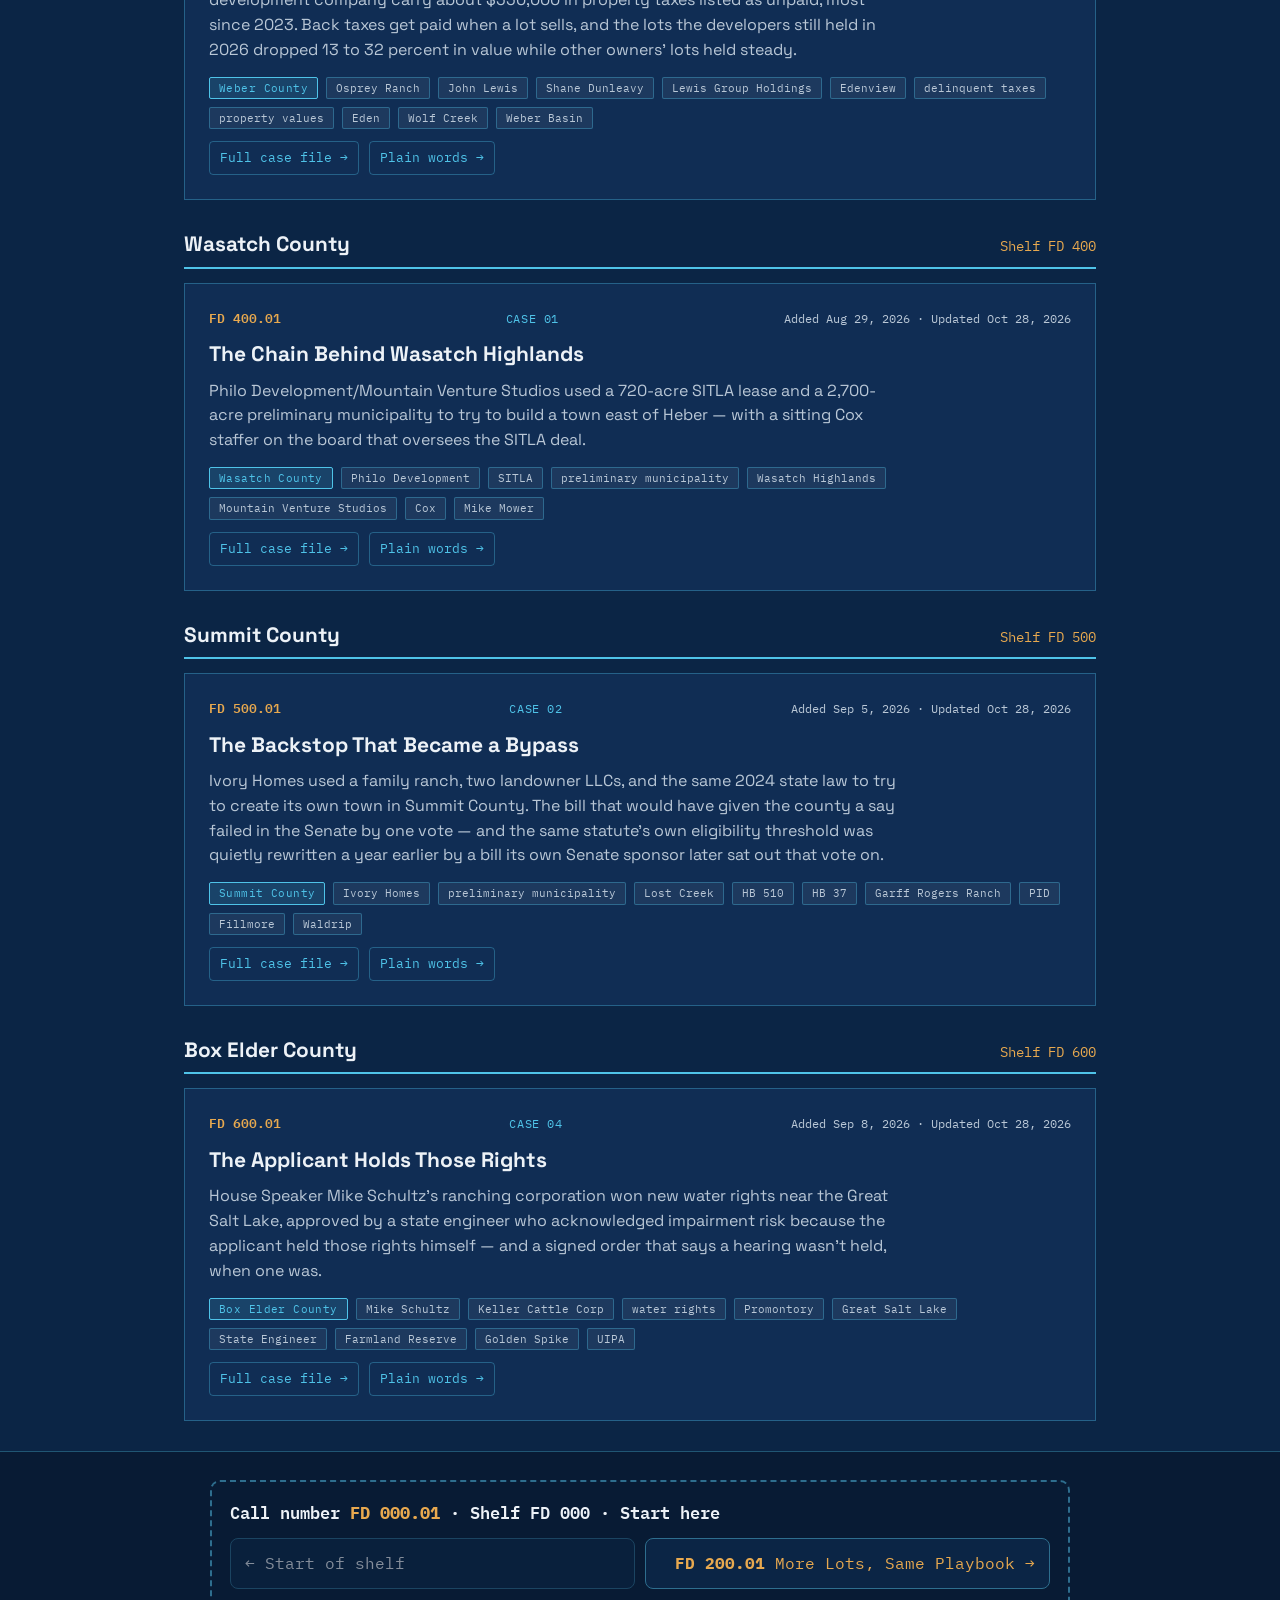
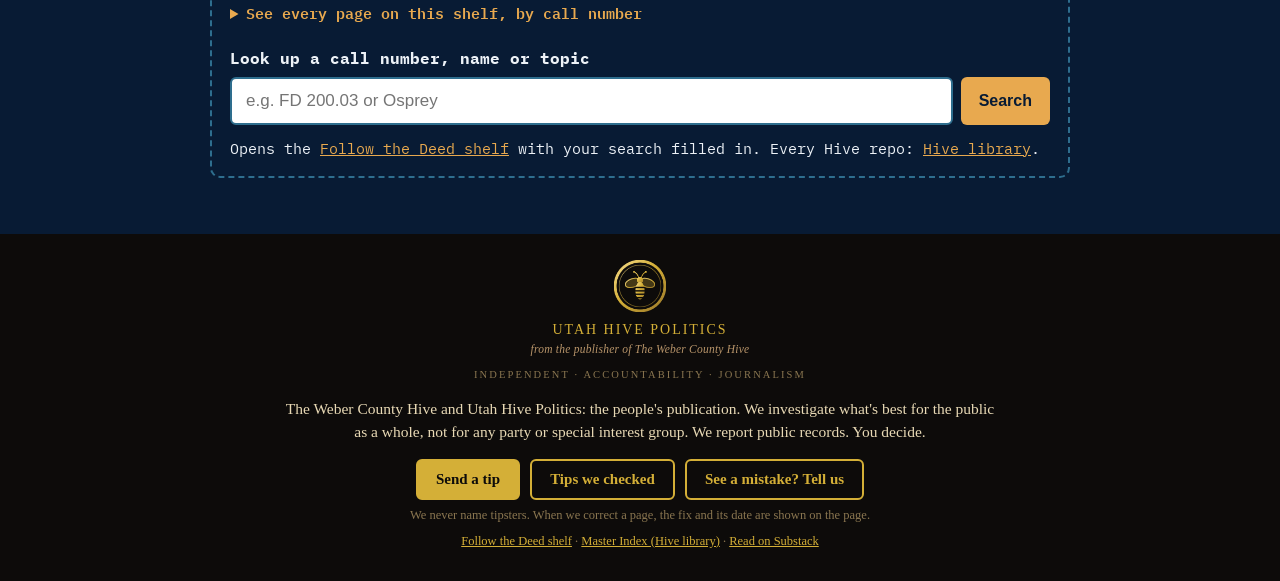
==== commit b1347ff6: "Front page gets its call-number block (FD 000.01); shelf headings say FD (Nov. 2)" ====
--- a/index.html
+++ b/index.html
@@ -142,7 +142,7 @@
     <div class="repo-tag">FOLLOW THE DEED · UTAH HIVE POLITICS</div>
     <h1 class="title">Who's behind the deed, and what did they get</h1>
     <p class="dek">Person- and entity-centered case files tracing LLC ownership chains behind Utah land deals — public land, county land, and everything in between.</p>
-    <div class="pub-date">Updated Oct. 28, 2026 · 6 case files</div>
+    <div class="pub-date">Posted Aug. 29, 2026 · Updated Oct. 28, 2026 · Page look updated Nov. 2, 2026 · 6 case files</div>
   </div>
 </header>
 
@@ -159,10 +159,12 @@
   <div id="caseGrid"></div>
 </div>
 
+<footer class="up-foot"><div class="in"><div id="up-shelf"></div></div></footer>
 <div class="hb-foot"><img src="hive-bee.png" alt=""><span class="hb-name">Utah Hive Politics</span><span class="hb-sub">from the publisher of The Weber County Hive</span><span class="hb-tag">Independent · Accountability · Journalism</span><p class="hb-line">The Weber County Hive and Utah Hive Politics: the people's publication. We investigate what's best for the public as a whole, not for any party or special interest group. We report public records. You decide.</p><p class="hb-tips"><a class="hb-btn" href="https://weber-county-hive.github.io/-weber-county-hive-index/tips.html#send">Send a tip</a><a class="hb-btn hb-btn2" href="https://weber-county-hive.github.io/-weber-county-hive-index/tips.html">Tips we checked</a><a class="hb-btn hb-btn2" href="https://weber-county-hive.github.io/-weber-county-hive-index/tips.html#send">See a mistake? Tell us</a></p><p class="hb-small">We never name tipsters. When we correct a page, the fix and its date are shown on the page.</p><p class="hb-small"><a href="index.html" style="color:#d4af37">Follow the Deed shelf</a> · <a href="https://weber-county-hive.github.io/-weber-county-hive-index/" style="color:#d4af37">Master Index (Hive library)</a> · <a href="https://webercountyhive.substack.com/" style="color:#d4af37">Read on Substack</a></p></div>
 
 
 <script src="followthedeed-data.js?v=5"></script>
+<script src="fd-shelf.js?v=6"></script>
 <script>
   (function(){
     var SHELVES = { "100":"Statewide", "200":"Weber County", "300":"Davis County", "400":"Wasatch County", "500":"Summit County", "600":"Box Elder County" };
